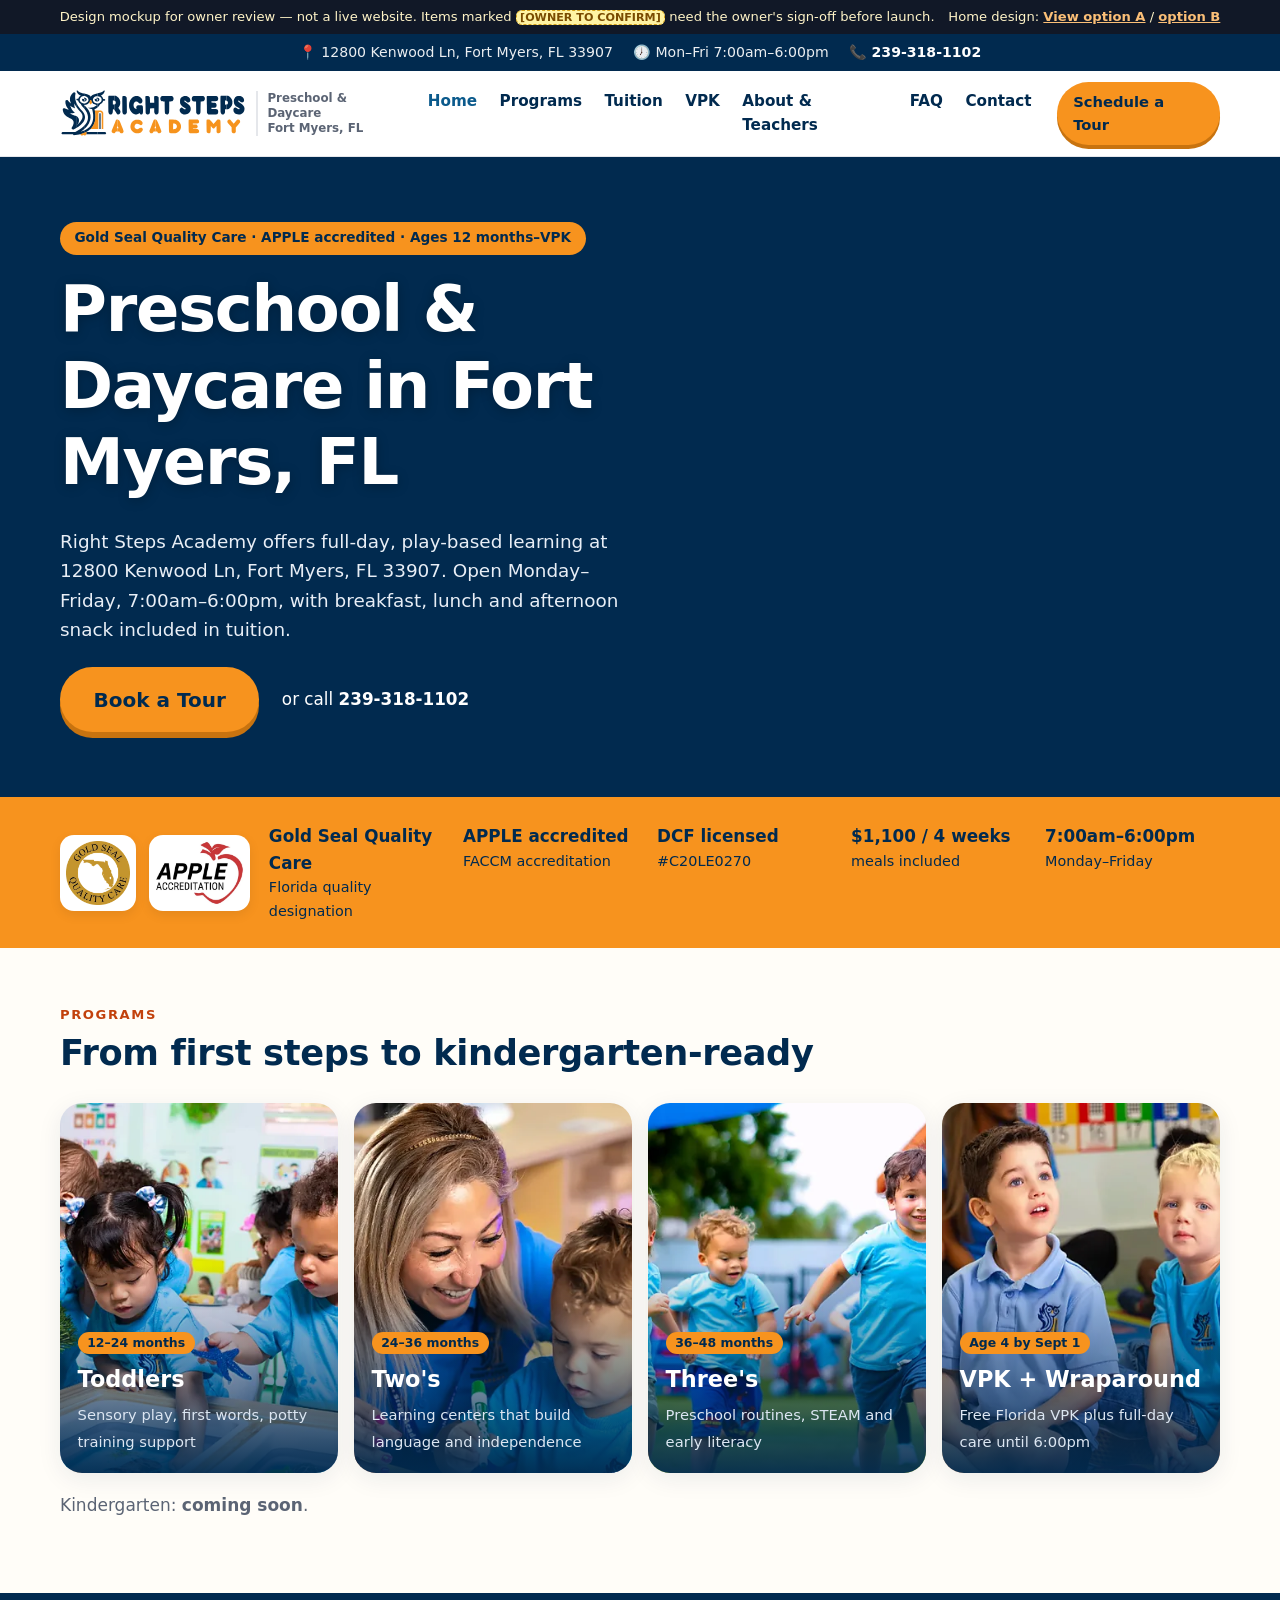
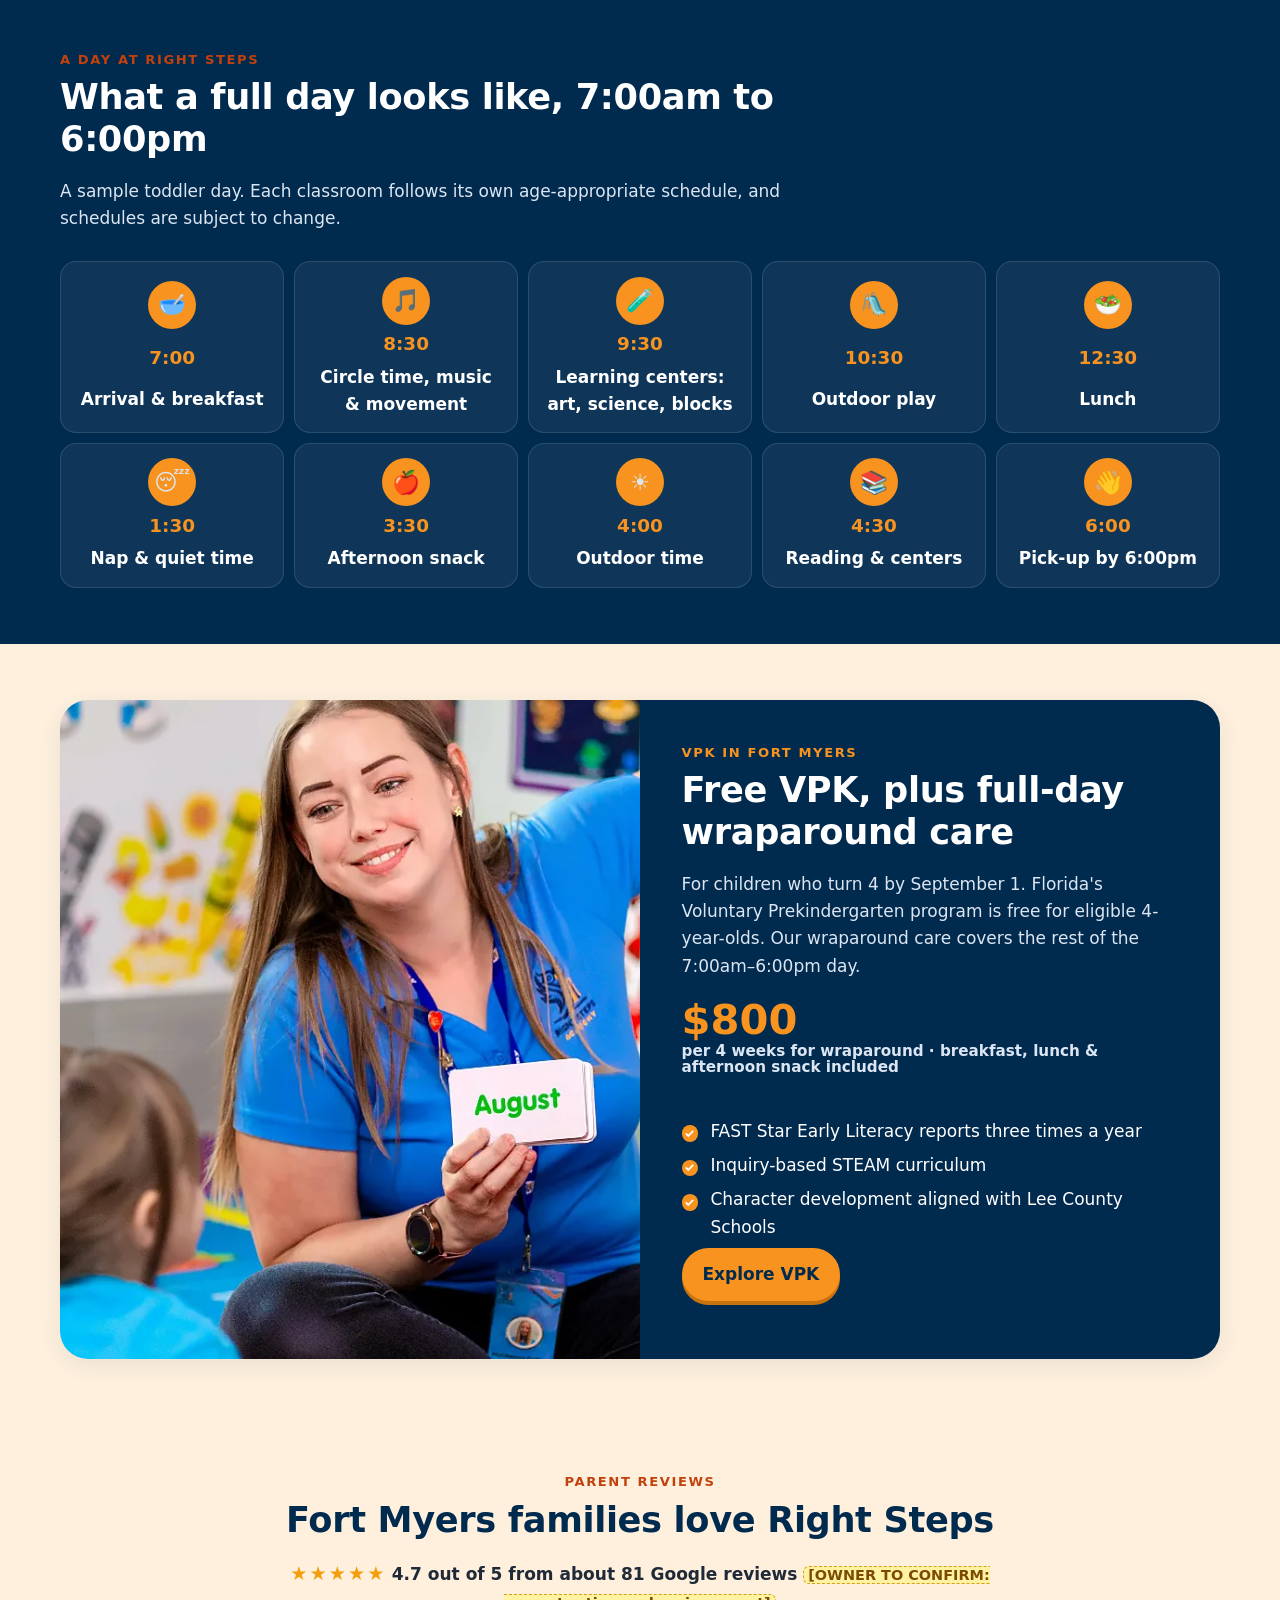
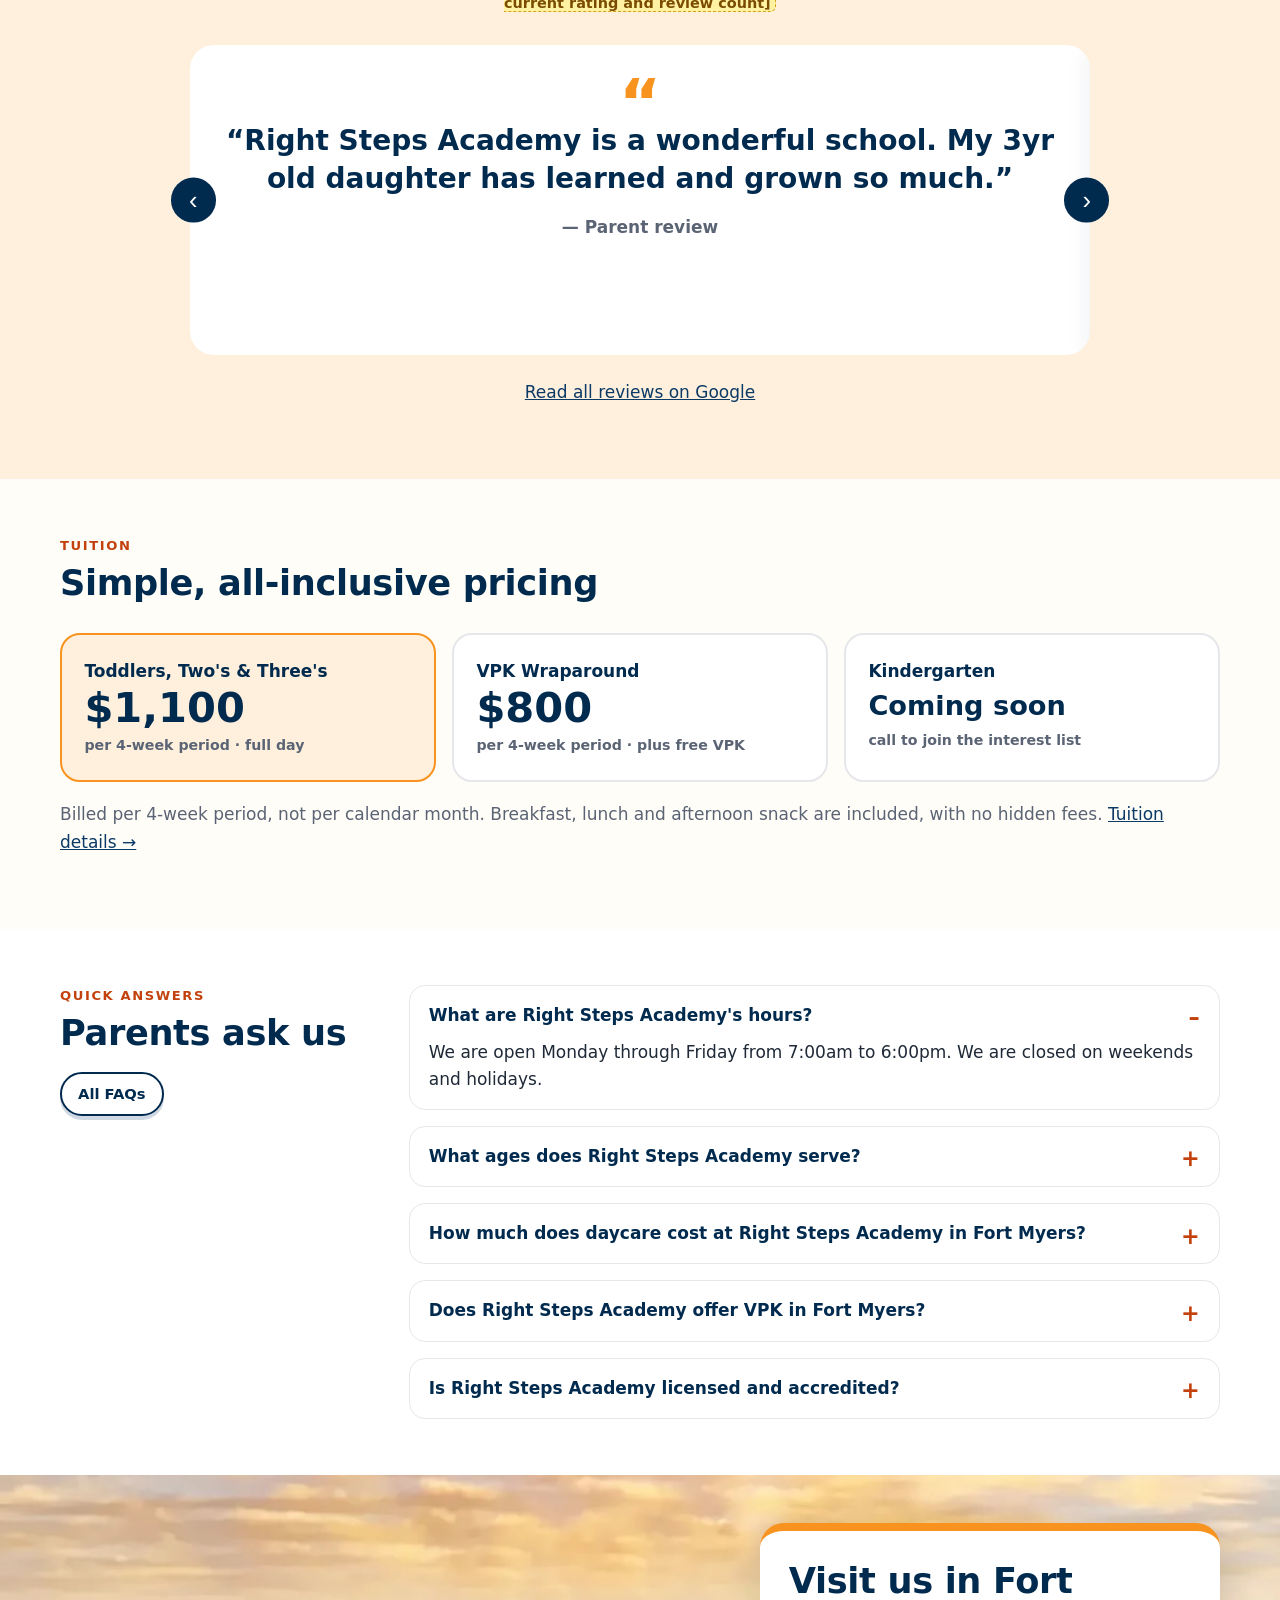
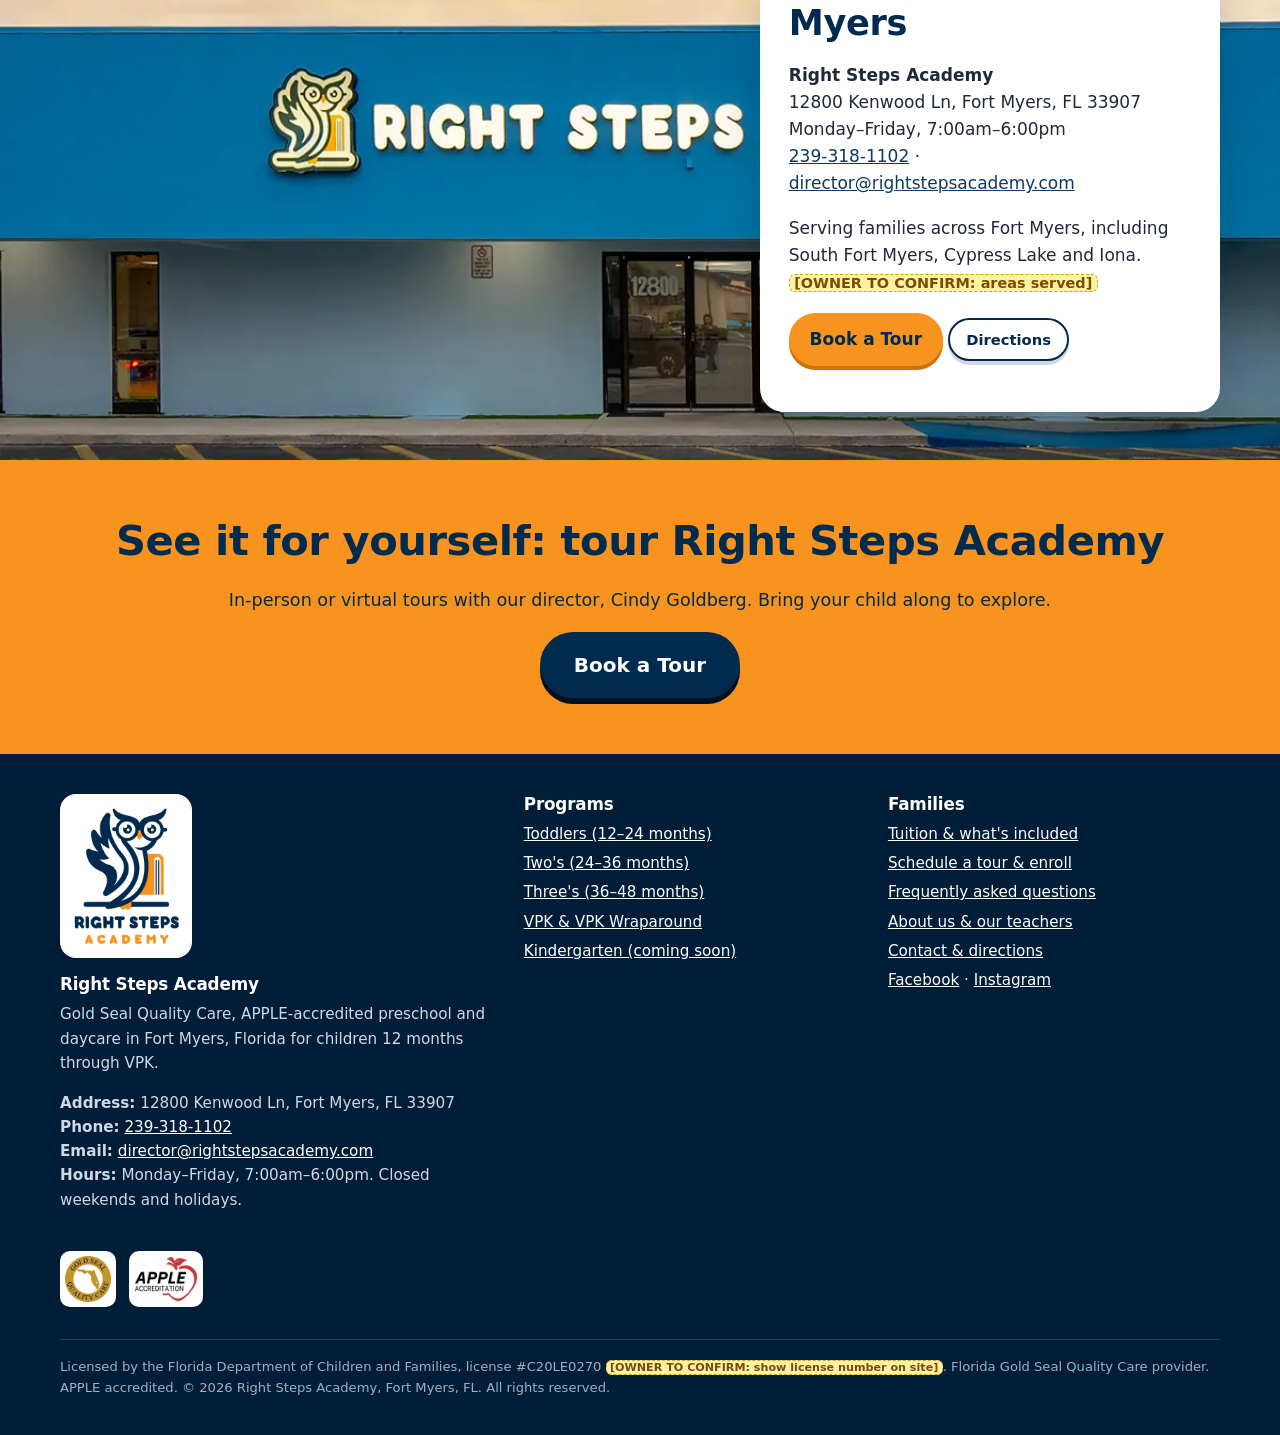
==== index-b.html @ 5e00772a "Add the Right Steps Academy static preview site. Extract the finished HTML/CSS/JS mockup at the repo" ====
<!doctype html>
<html lang="en">
<head>
<meta charset="utf-8">
<meta name="viewport" content="width=device-width, initial-scale=1">
<title>Right Steps Academy | Preschool &amp; Daycare in Fort Myers, FL</title>
<meta name="description" content="Gold Seal, APPLE-accredited preschool &amp; daycare in Fort Myers, FL for ages 12 months–VPK. Open 7am–6pm. $1,100 per 4 weeks, meals included. Book a tour.">
<!-- MOCKUP: remove the noindex line below before launch -->
<meta name="robots" content="noindex, nofollow">
<link rel="canonical" href="https://rightstepsacademy.com/">
<meta property="og:type" content="website">
<meta property="og:site_name" content="Right Steps Academy">
<meta property="og:title" content="Right Steps Academy | Preschool &amp; Daycare in Fort Myers, FL">
<meta property="og:description" content="Gold Seal, APPLE-accredited preschool &amp; daycare in Fort Myers, FL for ages 12 months–VPK. Open 7am–6pm. $1,100 per 4 weeks, meals included. Book a tour.">
<meta property="og:url" content="https://rightstepsacademy.com/">
<meta name="geo.region" content="US-FL">
<meta name="geo.placename" content="Fort Myers">
<meta name="geo.position" content="26.554355;-81.87447">
<link rel="icon" href="assets/brand/favicon-32.png" sizes="32x32" type="image/png">
<link rel="icon" href="assets/brand/icon-192.png" sizes="192x192" type="image/png">
<link rel="apple-touch-icon" href="assets/brand/apple-touch-icon.png">
<meta name="theme-color" content="#012A4F">
<link rel="stylesheet" href="assets/style.css">
<link rel="stylesheet" href="assets/style-b.css">
<script type="application/ld+json">
{
 "@context": "https://schema.org",
 "@type": [
  "ChildCare",
  "Preschool"
 ],
 "@id": "https://rightstepsacademy.com/#school",
 "name": "Right Steps Academy",
 "url": "https://rightstepsacademy.com/",
 "logo": "https://rightstepsacademy.com/assets/brand/rsa-logo-stacked.png",
 "image": "https://rightstepsacademy.com/assets/photos/building-exterior-kenwood-ln.webp",
 "description": "Licensed, Gold Seal Quality Care and APPLE-accredited preschool and daycare in Fort Myers, Florida for children 12 months through VPK. Full-day care Monday–Friday 7:00am–6:00pm with breakfast, lunch and afternoon snack included in tuition.",
 "award": [
  "Florida Gold Seal Quality Care provider",
  "APPLE Accreditation (Accredited Professional Preschool Learning Environment)"
 ],
 "hasCredential": [
  {
   "@type": "EducationalOccupationalCredential",
   "name": "Gold Seal Quality Care",
   "credentialCategory": "Quality designation",
   "recognizedBy": {
    "@type": "GovernmentOrganization",
    "name": "Florida Department of Education, Division of Early Learning"
   }
  },
  {
   "@type": "EducationalOccupationalCredential",
   "name": "APPLE Accreditation (Accredited Professional Preschool Learning Environment)",
   "credentialCategory": "Accreditation",
   "recognizedBy": {
    "@type": "Organization",
    "name": "Florida Association for Child Care Management (FACCM)",
    "url": "https://www.faccm.org/"
   }
  }
 ],
 "telephone": "+1-239-318-1102",
 "email": "director@rightstepsacademy.com",
 "address": {
  "@type": "PostalAddress",
  "streetAddress": "12800 Kenwood Ln",
  "addressLocality": "Fort Myers",
  "addressRegion": "FL",
  "postalCode": "33907",
  "addressCountry": "US"
 },
 "geo": {
  "@type": "GeoCoordinates",
  "latitude": 26.554355,
  "longitude": -81.87447
 },
 "hasMap": "https://www.google.com/maps/search/?api=1&query=Right+Steps+Academy+12800+Kenwood+Ln+Fort+Myers+FL+33907",
 "openingHoursSpecification": [
  {
   "@type": "OpeningHoursSpecification",
   "dayOfWeek": [
    "Monday",
    "Tuesday",
    "Wednesday",
    "Thursday",
    "Friday"
   ],
   "opens": "07:00",
   "closes": "18:00"
  }
 ],
 "priceRange": "$800–$1,100 per 4 weeks",
 "currenciesAccepted": "USD",
 "areaServed": [
  {
   "@type": "City",
   "name": "Fort Myers, FL"
  },
  {
   "@type": "AdministrativeArea",
   "name": "Lee County, FL"
  }
 ],
 "sameAs": [
  "https://www.facebook.com/people/Right-Steps-Academy/61551797728011/",
  "https://www.instagram.com/right_steps_academy/"
 ],
 "makesOffer": [
  {
   "@type": "Offer",
   "name": "Toddlers (12–24 months)",
   "price": "1100",
   "priceCurrency": "USD",
   "description": "Full-day toddler program, 7:00am–6:00pm, breakfast, lunch and afternoon snack included. Price per 4-week period.",
   "url": "https://rightstepsacademy.com/programs/#toddlers"
  },
  {
   "@type": "Offer",
   "name": "Two's (24–36 months)",
   "price": "1100",
   "priceCurrency": "USD",
   "description": "Full-day program for two-year-olds, 7:00am–6:00pm, breakfast, lunch and afternoon snack included. Price per 4-week period.",
   "url": "https://rightstepsacademy.com/programs/#twos"
  },
  {
   "@type": "Offer",
   "name": "Three's (36–48 months)",
   "price": "1100",
   "priceCurrency": "USD",
   "description": "Full-day preschool for three-year-olds, 7:00am–6:00pm, breakfast, lunch and afternoon snack included. Price per 4-week period.",
   "url": "https://rightstepsacademy.com/programs/#threes"
  },
  {
   "@type": "Offer",
   "name": "VPK Wraparound (age 4 by September 1)",
   "price": "800",
   "priceCurrency": "USD",
   "description": "Wraparound care around Florida's free VPK program, 7:00am–6:00pm, breakfast, lunch and afternoon snack included. Price per 4-week period.",
   "url": "https://rightstepsacademy.com/vpk/"
  }
 ]
}
</script>
<script type="application/ld+json">
{
 "@context": "https://schema.org",
 "@type": "WebSite",
 "name": "Right Steps Academy",
 "url": "https://rightstepsacademy.com/"
}
</script>
</head>
<body class="option-b">
<a class="skip" href="#main">Skip to content</a>
<div class="mock-banner" role="note">Design mockup for owner review — not a live website. Items marked <span class="otc">[OWNER TO CONFIRM]</span> need the owner's sign-off before launch. <span class="switch">Home design: <a href="index.html">View option A</a> / <a href="index-b.html">option B</a></span></div>
<div class="topbar"><div class="wrap">
<span>📍 12800 Kenwood Ln, Fort Myers, FL 33907</span><span>🕖 Mon–Fri 7:00am–6:00pm</span><a href="tel:+12393181102">📞 239-318-1102</a>
</div></div>
<header class="site-header"><div class="wrap">
<a class="brand" href="index.html"><img src="assets/brand/rsa-logo-horizontal.svg" alt="Right Steps Academy home" width="186" height="48"><small>Preschool &amp; Daycare<br>Fort Myers, FL</small></a>
<button class="nav-toggle" aria-expanded="false" aria-controls="main-nav">Menu</button>
<nav id="main-nav" class="main-nav" aria-label="Main"><ul><li><a href="index.html" aria-current="page">Home</a></li><li><a href="programs.html">Programs</a></li><li><a href="tuition.html">Tuition</a></li><li><a href="vpk.html">VPK</a></li><li><a href="about.html">About & Teachers</a></li><li><a href="faq.html">FAQ</a></li><li><a href="contact.html">Contact</a></li><li class="mobile-only"><a href="enroll.html">Schedule a Tour</a></li></ul></nav>
<a class="btn small header-cta" href="enroll.html">Schedule a Tour</a>
</div></header>
<main id="main">
<section class="b-hero">
<picture>
<source media="(max-width: 699px)" srcset="assets/photos/home-b-hero-mobile.webp" width="675" height="675">
<img class="b-hero-img" src="assets/photos/home-b-hero-playground-uniforms.webp" alt="Preschoolers in Right Steps Academy owl uniform shirts on the playground in Fort Myers, FL" width="1900" height="710" fetchpriority="high" decoding="async">
</picture>
<div class="b-hero-overlay"><div class="wrap">
<p class="b-kicker">Gold Seal Quality Care · APPLE accredited · Ages 12 months–VPK</p>
<h1>Preschool &amp; Daycare in Fort Myers, FL</h1>
<p class="b-sub">Right Steps Academy offers full-day, play-based learning at 12800 Kenwood Ln, Fort Myers, FL 33907. Open Monday–Friday, 7:00am–6:00pm, with breakfast, lunch and afternoon snack included in tuition.</p>
<div class="b-ctas"><a class="btn btn-xl" href="enroll.html">Book a Tour</a><a class="b-call" href="tel:+12393181102">or call <strong>239-318-1102</strong></a></div>
</div></div>
</section>

<section class="b-accred" aria-label="Accreditation, licensing and quick facts"><div class="wrap b-accred-row">
<div class="b-badges"><img src="assets/accreditation/gold-seal-quality-care.webp" alt="Florida Gold Seal Quality Care logo" width="96" height="96" loading="lazy"><img src="assets/accreditation/apple-accreditation.webp" alt="APPLE Accreditation logo" width="134" height="96" loading="lazy"></div>
<ul class="b-facts">
<li><b>Gold Seal Quality Care</b>Florida quality designation</li>
<li><b>APPLE accredited</b>FACCM accreditation</li>
<li><b>DCF licensed</b>#C20LE0270</li>
<li><b>$1,100 / 4 weeks</b>meals included</li>
<li><b>7:00am–6:00pm</b>Monday–Friday</li>
</ul>
</div></section>

<section><div class="wrap">
<div class="b-head"><p class="b-eyebrow">Programs</p><h2>From first steps to kindergarten-ready</h2></div>
<div class="b-tiles">
<a class="b-tile" href="programs.html#toddlers"><img src="assets/photos/toddlers-sensory-table.webp" alt="Toddlers exploring a water sensory table at Right Steps Academy in Fort Myers" width="600" height="450" loading="lazy" decoding="async"><span class="b-tile-txt"><em>12–24 months</em><strong>Toddlers</strong><span>Sensory play, first words, potty training support</span></span></a>
<a class="b-tile" href="programs.html#twos"><img src="assets/photos/twos-teacher-small-group.webp" alt="Teacher working one-on-one with a child on early writing skills" width="600" height="450" loading="lazy" decoding="async"><span class="b-tile-txt"><em>24–36 months</em><strong>Two's</strong><span>Learning centers that build language and independence</span></span></a>
<a class="b-tile" href="programs.html#threes"><img src="assets/photos/threes-outdoor-play.webp" alt="Three preschoolers in Right Steps Academy shirts running on the playground lawn" width="600" height="450" loading="lazy" decoding="async"><span class="b-tile-txt"><em>36–48 months</em><strong>Three's</strong><span>Preschool routines, STEAM and early literacy</span></span></a>
<a class="b-tile" href="vpk.html"><img src="assets/photos/vpk-circle-time.webp" alt="VPK students in Right Steps Academy uniforms sitting on the rug at circle time" width="600" height="450" loading="lazy" decoding="async"><span class="b-tile-txt"><em>Age 4 by Sept 1</em><strong>VPK + Wraparound</strong><span>Free Florida VPK plus full-day care until 6:00pm</span></span></a>
</div>
<p class="b-note">Kindergarten: <strong>coming soon</strong>.</p>
</div></section>

<section class="b-day-sec"><div class="wrap">
<div class="b-head"><p class="b-eyebrow">A day at Right Steps</p><h2>What a full day looks like, 7:00am to 6:00pm</h2>
<p>A sample toddler day. Each classroom follows its own age-appropriate schedule, and schedules are subject to change.</p></div>
<ol class="b-day"><li><span class="b-ico" aria-hidden="true">🥣</span><b>7:00</b><span>Arrival &amp; breakfast</span></li><li><span class="b-ico" aria-hidden="true">🎵</span><b>8:30</b><span>Circle time, music &amp; movement</span></li><li><span class="b-ico" aria-hidden="true">🧪</span><b>9:30</b><span>Learning centers: art, science, blocks</span></li><li><span class="b-ico" aria-hidden="true">🛝</span><b>10:30</b><span>Outdoor play</span></li><li><span class="b-ico" aria-hidden="true">🥗</span><b>12:30</b><span>Lunch</span></li><li><span class="b-ico" aria-hidden="true">😴</span><b>1:30</b><span>Nap &amp; quiet time</span></li><li><span class="b-ico" aria-hidden="true">🍎</span><b>3:30</b><span>Afternoon snack</span></li><li><span class="b-ico" aria-hidden="true">☀️</span><b>4:00</b><span>Outdoor time</span></li><li><span class="b-ico" aria-hidden="true">📚</span><b>4:30</b><span>Reading &amp; centers</span></li><li><span class="b-ico" aria-hidden="true">👋</span><b>6:00</b><span>Pick-up by 6:00pm</span></li></ol>
</div></section>

<section class="b-vpk"><div class="wrap b-vpk-grid">
<div class="b-vpk-photo"><img class="photo" src="assets/photos/vpk-classroom.webp" alt="VPK teacher holding up a calendar word card during a lesson in Fort Myers" width="1136" height="710" loading="lazy" decoding="async"></div>
<div class="b-vpk-panel">
<p class="b-eyebrow light">VPK in Fort Myers</p>
<h2>Free VPK, plus full-day wraparound care</h2>
<p>For children who turn 4 by September 1. Florida's Voluntary Prekindergarten program is free for eligible 4-year-olds. Our wraparound care covers the rest of the 7:00am–6:00pm day.</p>
<p class="b-price">$800 <small>per 4 weeks for wraparound · breakfast, lunch &amp; afternoon snack included</small></p>
<ul class="checks light"><li>FAST Star Early Literacy reports three times a year</li><li>Inquiry-based STEAM curriculum</li><li>Character development aligned with Lee County Schools</li></ul>
<p><a class="btn" href="vpk.html">Explore VPK</a></p>
</div>
</div></section>

<section class="b-reviews"><div class="wrap">
<div class="b-head center"><p class="b-eyebrow">Parent reviews</p><h2>Fort Myers families love Right Steps</h2>
<p><span class="stars" aria-hidden="true">★★★★★</span> <strong>4.7 out of 5 from about 81 Google reviews</strong> <mark class="otc">[OWNER TO CONFIRM: current rating and review count]</mark></p></div>
<div class="b-carousel" aria-roledescription="carousel" aria-label="Parent reviews">
<button class="b-prev" type="button" aria-label="Previous review">‹</button>
<div class="b-track" tabindex="0"><figure class="b-slide"><blockquote>“Right Steps Academy is a wonderful school. My 3yr old daughter has learned and grown so much.”</blockquote><figcaption>— Parent review</figcaption></figure><figure class="b-slide"><blockquote>“We love Right Steps Academy! It's a safe and welcoming environment.”</blockquote><figcaption>— Parent review</figcaption></figure><figure class="b-slide"><blockquote>“Such an amazing school! We love all the teachers and staff. My 2 &amp; 4 year old have been here for a year and never had any issues! Highly recommend them”</blockquote><figcaption>— Parent review</figcaption></figure></div>
<button class="b-next" type="button" aria-label="Next review">›</button>
</div>
<p class="center mt"><a href="https://www.google.com/maps/search/?api=1&query=Right+Steps+Academy+12800+Kenwood+Ln+Fort+Myers+FL+33907" rel="noopener">Read all reviews on Google</a></p>
</div></section>

<section><div class="wrap">
<div class="b-head"><p class="b-eyebrow">Tuition</p><h2>Simple, all-inclusive pricing</h2></div>
<div class="b-prices">
<div><span>Toddlers, Two's &amp; Three's</span><b>$1,100</b><small>per 4-week period · full day</small></div>
<div><span>VPK Wraparound</span><b>$800</b><small>per 4-week period · plus free VPK</small></div>
<div><span>Kindergarten</span><b class="soon">Coming soon</b><small>call to join the interest list</small></div>
</div>
<p class="b-note">Billed per 4-week period, not per calendar month. Breakfast, lunch and afternoon snack are included, with no hidden fees. <a href="tuition.html">Tuition details →</a></p>
</div></section>

<section class="alt-bg"><div class="wrap b-faq-grid">
<div><p class="b-eyebrow">Quick answers</p><h2>Parents ask us</h2><p><a class="btn alt small" href="faq.html">All FAQs</a></p></div>
<div class="faq-list">
<details class="b-q" open><summary>What are Right Steps Academy's hours?</summary><p>We are open Monday through Friday from 7:00am to 6:00pm. We are closed on weekends and holidays.</p></details><details class="b-q"><summary>What ages does Right Steps Academy serve?</summary><p>We enroll children from 12 months old through VPK (children who are 4 years old by September 1). Our classrooms are Toddlers (12–24 months), Two's (24–36 months), Three's (36–48 months) and VPK. Kindergarten is coming soon.</p></details><details class="b-q"><summary>How much does daycare cost at Right Steps Academy in Fort Myers?</summary><p>Tuition for Toddlers, Two's and Three's is $1,100 per 4-week period. VPK Wraparound care for 4- and 5-year-olds is $800 per 4-week period. Tuition is billed in 4-week periods, not calendar months, and it includes breakfast, lunch and afternoon snack. There are no hidden fees. Registration/enrollment fee: <mark class="otc">[OWNER TO CONFIRM: fee amount, if any]</mark></p></details><details class="b-q"><summary>Does Right Steps Academy offer VPK in Fort Myers?</summary><p>Yes. Our VPK classroom is for children who turn 4 by September 1. Florida's Voluntary Prekindergarten (VPK) program is free for eligible 4-year-olds, and our VPK Wraparound care ($800 per 4 weeks) covers the rest of the 7:00am–6:00pm day, with breakfast, lunch and afternoon snack included.</p></details><details class="b-q"><summary>Is Right Steps Academy licensed and accredited?</summary><p>Yes. Right Steps Academy is a licensed child care facility in Florida (DCF license #C20LE0270), a Florida Gold Seal Quality Care provider, and APPLE accredited (Accredited Professional Preschool Learning Environment, from the Florida Association for Child Care Management). Gold Seal is Florida's designation for child care programs accredited by a state-approved accrediting agency.</p></details>
</div>
</div></section>

<section class="b-visit">
<img class="b-visit-img" src="assets/photos/building-exterior-kenwood-ln.webp" alt="Right Steps Academy building and storefront sign on Kenwood Ln in Fort Myers, FL" width="1200" height="675" loading="lazy" decoding="async">
<div class="wrap"><div class="b-visit-card">
<h2>Visit us in Fort Myers</h2>
<p><strong>Right Steps Academy</strong><br>12800 Kenwood Ln, Fort Myers, FL 33907<br>Monday–Friday, 7:00am–6:00pm<br><a href="tel:+12393181102">239-318-1102</a> · <a href="mailto:director@rightstepsacademy.com">director@rightstepsacademy.com</a></p>
<p>Serving families across Fort Myers, including South Fort Myers, Cypress Lake and Iona. <mark class="otc">[OWNER TO CONFIRM: areas served]</mark></p>
<p><a class="btn" href="enroll.html">Book a Tour</a> <a class="btn alt small" href="https://www.google.com/maps/search/?api=1&query=Right+Steps+Academy+12800+Kenwood+Ln+Fort+Myers+FL+33907" rel="noopener">Directions</a></p>
</div></div>
</section>

<section class="b-final"><div class="wrap center">
<h2>See it for yourself: tour Right Steps Academy</h2>
<p>In-person or virtual tours with our director, Cindy Goldberg. Bring your child along to explore.</p>
<a class="btn btn-xl navy" href="enroll.html">Book a Tour</a>
</div></section>
</main>
<footer class="site-footer"><div class="wrap">
<div class="grid">
<div>
<img class="footer-logo" src="assets/brand/rsa-logo-stacked.png" alt="Right Steps Academy owl logo" width="132" height="169" loading="lazy">
<h2>Right Steps Academy</h2>
<p>Gold Seal Quality Care, APPLE-accredited preschool and daycare in Fort Myers, Florida for children 12 months through VPK.</p>
<p><strong>Address:</strong> 12800 Kenwood Ln, Fort Myers, FL 33907<br>
<strong>Phone:</strong> <a href="tel:+12393181102">239-318-1102</a><br>
<strong>Email:</strong> <a href="mailto:director@rightstepsacademy.com">director@rightstepsacademy.com</a><br>
<strong>Hours:</strong> Monday–Friday, 7:00am–6:00pm. Closed weekends and holidays.</p>
</div>
<div><h2>Programs</h2><ul>
<li><a href="programs.html#toddlers">Toddlers (12–24 months)</a></li>
<li><a href="programs.html#twos">Two's (24–36 months)</a></li>
<li><a href="programs.html#threes">Three's (36–48 months)</a></li>
<li><a href="vpk.html">VPK &amp; VPK Wraparound</a></li>
<li><a href="programs.html#kindergarten">Kindergarten (coming soon)</a></li>
</ul></div>
<div><h2>Families</h2><ul>
<li><a href="tuition.html">Tuition &amp; what's included</a></li>
<li><a href="enroll.html">Schedule a tour &amp; enroll</a></li>
<li><a href="faq.html">Frequently asked questions</a></li>
<li><a href="about.html">About us &amp; our teachers</a></li>
<li><a href="contact.html">Contact &amp; directions</a></li>
<li><a href="https://www.facebook.com/people/Right-Steps-Academy/61551797728011/" rel="noopener">Facebook</a> · <a href="https://www.instagram.com/right_steps_academy/" rel="noopener">Instagram</a></li>
</ul></div>
</div>
<div class="footer-badges"><img src="assets/accreditation/gold-seal-quality-care.webp" alt="Florida Gold Seal Quality Care logo" width="64" height="64" loading="lazy"><img src="assets/accreditation/apple-accreditation.webp" alt="APPLE Accreditation logo" width="89" height="64" loading="lazy"></div>
<p class="legal">Licensed by the Florida Department of Children and Families, license #C20LE0270 <mark class="otc">[OWNER TO CONFIRM: show license number on site]</mark>. Florida Gold Seal Quality Care provider. APPLE accredited. © 2026 Right Steps Academy, Fort Myers, FL. All rights reserved.</p>
</div></footer>
<div class="sticky-call"><a class="c1" href="tel:+12393181102">Call 239-318-1102</a><a class="c2" href="enroll.html">Book a Tour</a></div>
<script src="assets/main.js" defer></script>
</body></html>
---- assets/style.css ----
/* Right Steps Academy — mock site styles (mobile-first, no external fonts) */
:root{
  --navy:#012A4F; --navy-2:#0B3A66; --sun:#F7931E; --sun-soft:#FEF0DD;
  --teal:#0B5A8C; --teal-soft:#E5EEF7; --coral:#F7931E; --coral-soft:#FEF0DD;
  --sky:#EEF3F9; --ink:#1f2937; --muted:#5b6474; --line:#e5e7eb; --bg:#fffdf8;
  --radius:18px; --shadow:0 6px 24px rgba(1,42,79,.08);
  --font: ui-rounded, "SF Pro Rounded", "Nunito", "Segoe UI", system-ui, -apple-system, Roboto, Arial, sans-serif;
}
*{box-sizing:border-box}
html{scroll-behavior:smooth}
body{margin:0;font-family:var(--font);color:var(--ink);background:var(--bg);line-height:1.6;font-size:17px}
img,svg{max-width:100%;display:block}
a{color:var(--navy-2)}
a:hover{color:var(--teal)}
h1,h2,h3{color:var(--navy);line-height:1.2;margin:0 0 .5em}
h1{font-size:clamp(2rem,6vw,3.2rem);letter-spacing:-.02em}
h2{font-size:clamp(1.5rem,4vw,2.2rem);letter-spacing:-.01em}
h3{font-size:1.2rem}
p{margin:0 0 1em}
.wrap{width:min(1160px,92%);margin-inline:auto}
.skip{position:absolute;left:-999px}.skip:focus{left:1rem;top:1rem;background:#fff;padding:.5rem 1rem;z-index:99}

/* mock banner + OTC markers */
.mock-banner{background:#111827;color:#fef3c7;font-size:.82rem;text-align:center;padding:.4rem 1rem}
.otc{background:#fff3a3;color:#7a4b00;border:1px dashed #d4a017;border-radius:6px;padding:0 .3em;font-weight:700;font-size:.85em;white-space:normal}

/* top bar */
.topbar{background:var(--navy);color:#fff;font-size:.88rem}
.topbar .wrap{display:flex;flex-wrap:wrap;gap:.25rem 1.25rem;justify-content:center;padding:.45rem 0}
.topbar a{color:#fff;text-decoration:none;font-weight:700}
.topbar span{opacity:.92}

/* header */
.site-header{background:#fff;border-bottom:1px solid var(--line);position:sticky;top:0;z-index:20}
.site-header .wrap{display:flex;align-items:center;justify-content:space-between;gap:1rem;padding:.7rem 0}
.brand{display:flex;align-items:center;gap:.6rem;text-decoration:none;color:var(--navy)}
.brand img{height:48px;width:auto}
.brand small{display:none;color:var(--muted);font-size:.74rem;font-weight:700;line-height:1.25;border-left:2px solid var(--line);padding-left:.6rem}
@media (min-width:1100px){.brand small{display:block}}
.nav-toggle{background:var(--sky);border:0;border-radius:12px;padding:.55rem .8rem;font:inherit;font-weight:700;color:var(--navy);cursor:pointer}
.main-nav{display:none;position:absolute;left:0;right:0;top:100%;background:#fff;border-bottom:1px solid var(--line);box-shadow:var(--shadow)}
.main-nav.open{display:block}
.main-nav ul{list-style:none;margin:0;padding:.5rem 4%}
.main-nav a{display:block;padding:.65rem .25rem;text-decoration:none;font-weight:700;color:var(--navy);border-bottom:1px solid var(--line)}
.main-nav a[aria-current="page"]{color:var(--teal)}
.btn{display:inline-block;background:var(--coral);color:var(--navy);text-decoration:none;font-weight:800;padding:.8rem 1.3rem;border-radius:999px;border:0;cursor:pointer;font:inherit;font-weight:800;box-shadow:0 4px 0 #C8730F}
.btn:hover{color:var(--navy);filter:brightness(1.06)}
.btn.alt{background:#fff;color:var(--navy);box-shadow:0 4px 0 #cfd8e3;border:2px solid var(--navy)}
.btn.small{padding:.5rem 1rem;font-size:.92rem}
.header-cta{display:none}
@media (min-width:980px){
  .nav-toggle{display:none}
  .main-nav{display:block;position:static;box-shadow:none;border:0}
  .main-nav ul{display:flex;gap:.2rem;padding:0}
  .main-nav a{border:0;padding:.4rem .6rem;border-radius:10px;font-size:.95rem}
  .main-nav a:hover{background:var(--sky)}
  .header-cta{display:inline-block}
}

/* hero */
.hero{background:radial-gradient(circle at 88% 18%,var(--sun-soft) 0 20%,transparent 21%),linear-gradient(180deg,#fff 0%,var(--sky) 100%);padding:2.5rem 0 3rem}
.hero .wrap{display:grid;gap:2rem;align-items:center}
.eyebrow{display:inline-block;background:var(--sun-soft);color:#8A4B00;font-weight:800;font-size:.85rem;padding:.3rem .8rem;border-radius:999px;margin-bottom:.8rem}
.lead{font-size:1.15rem;color:#374151}
.hero-ctas{display:flex;flex-wrap:wrap;gap:.8rem;margin:1.2rem 0}
.nap{background:#fff;border-radius:var(--radius);box-shadow:var(--shadow);padding:1rem 1.2rem;font-size:.95rem}
.nap p{margin:.15rem 0}
@media (min-width:900px){.hero .wrap{grid-template-columns:1.15fr .85fr}}

/* placeholder art (no photos of real people) */
.ph{position:relative;border-radius:28px;min-height:260px;overflow:hidden;display:flex;align-items:flex-end;padding:1rem;color:var(--navy);font-weight:800;font-size:.85rem}
.ph::after{content:attr(data-label);background:rgba(255,255,255,.88);border-radius:999px;padding:.3rem .8rem}
.ph.a{background:radial-gradient(circle at 25% 30%,#ffd166 0 16%,transparent 17%),radial-gradient(circle at 70% 60%,#83c5be 0 22%,transparent 23%),radial-gradient(circle at 40% 85%,#f4a261 0 12%,transparent 13%),linear-gradient(135deg,#e8f1fb,#fde9e3)}
.ph.b{background:radial-gradient(circle at 70% 25%,#a8dadc 0 18%,transparent 19%),radial-gradient(circle at 30% 70%,#ffc947 0 20%,transparent 21%),linear-gradient(135deg,#fff4d6,#e3f4f1)}
.ph.c{background:radial-gradient(circle at 50% 40%,#f4a261 0 18%,transparent 19%),radial-gradient(circle at 20% 80%,#2a9d8f55 0 20%,transparent 21%),linear-gradient(135deg,#fde9e3,#e8f1fb)}
.ph.small{min-height:150px;border-radius:18px}

/* sections */
section{padding:3rem 0}
.alt-bg{background:#fff}
.sky-bg{background:var(--sky)}
.section-head{max-width:760px;margin-bottom:1.6rem}
.grid{display:grid;gap:1.2rem}
@media (min-width:640px){.g2{grid-template-columns:repeat(2,1fr)}.g3{grid-template-columns:repeat(2,1fr)}.g4{grid-template-columns:repeat(2,1fr)}}
@media (min-width:980px){.g3{grid-template-columns:repeat(3,1fr)}.g4{grid-template-columns:repeat(4,1fr)}}
.card{background:#fff;border:1px solid var(--line);border-radius:var(--radius);padding:1.3rem;box-shadow:var(--shadow)}
.card h3{margin-bottom:.3rem}
.age{display:inline-block;font-weight:800;font-size:.82rem;padding:.2rem .65rem;border-radius:999px;margin-bottom:.6rem}
.t1 .age{background:var(--sun-soft);color:#8A4B00}.t2 .age{background:var(--teal-soft);color:var(--navy)}
.t3 .age{background:var(--sun-soft);color:#8A4B00}.t4 .age{background:var(--sky);color:var(--navy)}
.t5 .age{background:#eee;color:#555}
.card .more{font-weight:800;text-decoration:none}

/* fact strip */
.facts{display:grid;gap:.8rem;grid-template-columns:repeat(2,1fr);margin-top:-1.6rem;position:relative}
.fact{background:#fff;border-radius:16px;padding:.9rem 1rem;box-shadow:var(--shadow);border:1px solid var(--line)}
.fact b{display:block;color:var(--navy);font-size:1.05rem}
.fact span{color:var(--muted);font-size:.88rem}
@media (min-width:900px){.facts{grid-template-columns:repeat(5,1fr)}}

/* lists */
.checks{list-style:none;padding:0;margin:0}
.checks li{padding-left:1.8rem;position:relative;margin:.45rem 0}
.checks li::before{content:"";position:absolute;left:0;top:.45em;width:1.05rem;height:1.05rem;border-radius:50%;background:var(--teal) url("data:image/svg+xml,%3Csvg xmlns='http://www.w3.org/2000/svg' viewBox='0 0 16 16'%3E%3Cpath d='M4 8.5l2.5 2.5L12 5.5' stroke='white' stroke-width='2.2' fill='none' stroke-linecap='round'/%3E%3C/svg%3E") center/80% no-repeat}

/* pricing */
.price{font-size:2.4rem;font-weight:900;color:var(--navy);line-height:1}
.price small{font-size:1rem;color:var(--muted);font-weight:700}
.price-card.featured{border:3px solid var(--sun)}
table{width:100%;border-collapse:collapse;background:#fff;border-radius:var(--radius);overflow:hidden;box-shadow:var(--shadow);font-size:.96rem}
th,td{padding:.75rem .9rem;text-align:left;border-bottom:1px solid var(--line);vertical-align:top}
th{background:var(--navy);color:#fff}
tr:nth-child(even) td{background:#fafbfd}
.table-scroll{overflow-x:auto}

/* reviews */
.quote{background:#fff;border-radius:var(--radius);padding:1.3rem;border-left:6px solid var(--sun);box-shadow:var(--shadow);margin:0}
.quote p{font-size:1.05rem}
.quote footer{color:var(--muted);font-weight:700;font-size:.9rem}
.stars{color:#f59e0b;letter-spacing:2px;font-size:1.2rem}

/* faq */
.faq-list{display:grid;gap:1rem}
.faq-item{background:#fff;border:1px solid var(--line);border-radius:16px;padding:1.1rem 1.2rem}
.faq-item h3{font-size:1.08rem;margin-bottom:.35rem}
.faq-item p{margin:0}
.faq-item.optional{border:2px dashed #d4a017;background:#fffbea}

/* timeline */
.timeline{list-style:none;padding:0;margin:0;border-left:4px solid var(--sun);}
.timeline li{padding:.35rem 0 .35rem 1.1rem;position:relative}
.timeline li::before{content:"";position:absolute;left:-10px;top:.75rem;width:16px;height:16px;border-radius:50%;background:#fff;border:4px solid var(--teal)}
.timeline b{color:var(--navy);display:inline-block;min-width:8.5rem}

/* steps */
.steps{counter-reset:s;list-style:none;padding:0;display:grid;gap:1rem}
.steps li{counter-increment:s;background:#fff;border-radius:16px;padding:1rem 1rem 1rem 3.6rem;position:relative;border:1px solid var(--line)}
.steps li::before{content:counter(s);position:absolute;left:1rem;top:1rem;width:1.9rem;height:1.9rem;border-radius:50%;background:var(--coral);color:var(--navy);font-weight:900;display:grid;place-items:center}

/* form */
form .row{display:grid;gap:1rem}
@media (min-width:700px){form .row.two{grid-template-columns:1fr 1fr}}
label{font-weight:700;color:var(--navy);display:block;margin-bottom:.25rem;font-size:.95rem}
input,select,textarea{width:100%;font:inherit;padding:.7rem .8rem;border:2px solid #d6dde6;border-radius:12px;background:#fff}
input:focus,select:focus,textarea:focus{outline:3px solid var(--sun);border-color:var(--navy)}
.form-note{font-size:.88rem;color:var(--muted)}
.form-msg{display:none;background:var(--teal-soft);border-radius:12px;padding:1rem;font-weight:700;color:var(--navy);margin-top:1rem}
.form-msg.show{display:block}

/* breadcrumb + page hero */
.page-hero{background:linear-gradient(180deg,#fff,var(--sky));padding:2rem 0 2.2rem}
.crumbs{font-size:.85rem;color:var(--muted);margin-bottom:.6rem}
.crumbs a{color:var(--muted)}
.crumbs ol{list-style:none;padding:0;margin:0;display:flex;gap:.4rem;flex-wrap:wrap}
.crumbs li+li::before{content:"›";margin-right:.4rem}

/* cta band */
.cta-band{background:var(--navy);color:#fff;border-radius:28px;padding:2rem;display:grid;gap:1rem;align-items:center}
.cta-band h2{color:#fff}
.cta-band p{color:#dbe5f1}
@media (min-width:900px){.cta-band{grid-template-columns:1.4fr .6fr}}

/* map placeholder */
.map-ph{border-radius:var(--radius);min-height:240px;background:
 linear-gradient(90deg,transparent 48%,#fff 48% 52%,transparent 52%),linear-gradient(0deg,transparent 58%,#fff 58% 61%,transparent 61%),
 linear-gradient(35deg,transparent 70%,#ffffffaa 70% 72%,transparent 72%),#d9ead3;display:grid;place-items:center;position:relative;border:1px solid var(--line)}
.map-ph span{background:#fff;padding:.5rem .9rem;border-radius:999px;font-weight:800;color:var(--navy);box-shadow:var(--shadow)}

/* footer */
.site-footer{background:#011D38;color:#cfd9e6;margin-top:3rem;padding:2.5rem 0 1.5rem;font-size:.95rem}
.site-footer a{color:#fff}
.site-footer h2{color:#fff;font-size:1.05rem}
.site-footer .grid{gap:2rem}
@media (min-width:800px){.site-footer .grid{grid-template-columns:1.3fr 1fr 1fr}}
.site-footer ul{list-style:none;padding:0;margin:0}
.site-footer li{margin:.3rem 0}
.legal{border-top:1px solid #1C3D60;margin-top:2rem;padding-top:1rem;font-size:.82rem;color:#9fb0c6}
.sticky-call{position:fixed;bottom:0;left:0;right:0;display:flex;z-index:30;box-shadow:0 -4px 16px rgba(0,0,0,.12)}
.sticky-call a{flex:1;text-align:center;padding:.85rem;font-weight:800;text-decoration:none}
.sticky-call .c1{background:var(--navy);color:#fff}.sticky-call .c2{background:var(--coral);color:var(--navy)}
@media (min-width:980px){.sticky-call{display:none}}
@media (max-width:979px){body{padding-bottom:3.2rem}}
.muted{color:var(--muted)}
.center{text-align:center}
.mt{margin-top:1.5rem}
@media (min-width:980px){.main-nav .mobile-only{display:none}}

/* real photos */
.photo{width:100%;height:auto;border-radius:24px;box-shadow:var(--shadow);background:var(--sky);display:block}
.hero-photo{aspect-ratio:5/4;object-fit:cover;border-radius:28px}
.card-img{width:calc(100% + 2.6rem);max-width:none;height:auto;aspect-ratio:4/3;object-fit:cover;margin:-1.3rem -1.3rem 1rem;border-radius:var(--radius) var(--radius) 0 0;display:block}
.card{overflow:hidden}
section .checks + .photo{margin-top:1.4rem}
/* accreditation trust strip */
.trust{padding:1.6rem 0 0}
.trust-row{display:grid;gap:1rem;grid-template-columns:1fr}
.trust figure{margin:0;display:flex;align-items:center;gap:1rem;background:#fff;border:1px solid var(--line);border-radius:16px;padding:.8rem 1rem;box-shadow:var(--shadow)}
.trust img{height:64px;width:auto;flex:none}
.trust figcaption b{display:block;color:var(--navy)}
.trust figcaption span{color:var(--muted);font-size:.88rem}
.lic{flex:none;width:64px;height:64px;border-radius:50%;background:var(--navy);color:#fff;font-weight:900;display:grid;place-items:center;letter-spacing:.04em}
@media (min-width:800px){.trust-row{grid-template-columns:repeat(3,1fr)}}
.badge-row{display:flex;gap:1rem;align-items:center;margin:.4rem 0 1rem}
.badge-row img{height:80px;width:auto;background:#fff;border-radius:12px;padding:6px}
.footer-logo{width:132px;height:auto;background:#fff;border-radius:16px;padding:8px;margin-bottom:1rem}
.footer-badges{display:flex;gap:.8rem;align-items:center;margin-top:1.5rem}
.footer-badges img{height:56px;width:auto;background:#fff;border-radius:10px;padding:5px}

.mock-banner .switch{margin-left:.6rem;white-space:nowrap}
.mock-banner a{color:#FBBF77;font-weight:700}
---- assets/style-b.css ----
/* Option B home: full-bleed photo hero, bold orange, visual day timeline */
.option-b section{padding:3.5rem 0}
.b-hero{position:relative;padding:0!important;min-height:620px;display:flex;align-items:flex-end;overflow:hidden;background:var(--navy)}
.b-hero picture,.b-hero-img{position:absolute;inset:0;width:100%;height:100%}
.b-hero-img{object-fit:cover;object-position:60% 40%}
.b-hero-overlay{position:relative;width:100%;padding:17rem 0 2.5rem;background:linear-gradient(0deg,rgba(1,42,79,.95) 0%,rgba(1,42,79,.88) 55%,rgba(1,42,79,0) 80%)}
.b-hero h1{color:#fff;font-size:clamp(2.2rem,6.5vw,4rem);max-width:14ch;margin-bottom:.4em;text-shadow:0 2px 12px rgba(0,0,0,.25)}
.b-kicker{display:inline-block;background:var(--sun);color:var(--navy);font-weight:900;font-size:.85rem;padding:.35rem .9rem;border-radius:999px;margin-bottom:1rem}
.b-sub{color:#E8EEF6;font-size:1.15rem;max-width:44rem}
.b-ctas{display:flex;flex-wrap:wrap;gap:1rem 1.4rem;align-items:center;margin-top:1.4rem}
.btn-xl{font-size:1.25rem;padding:1.05rem 2.1rem;box-shadow:0 6px 0 #C8730F}
.btn.navy{background:var(--navy);color:#fff;box-shadow:0 6px 0 #000F1F}
.b-call{color:#fff;text-decoration:none;font-size:1.05rem}
.b-call:hover{color:var(--sun)}
@media (min-width:900px){.b-hero{min-height:640px;align-items:center}.b-hero-overlay{padding:4rem 0;background:linear-gradient(90deg,rgba(1,42,79,.94) 0%,rgba(1,42,79,.78) 42%,rgba(1,42,79,0) 72%)}.b-sub{max-width:36rem}}

.b-accred{background:var(--sun);padding:1.6rem 0!important}
.b-accred-row{display:grid;gap:1.2rem;align-items:center}
.b-badges{display:flex;gap:.8rem}
.b-badges img{height:76px;width:auto;background:#fff;border-radius:14px;padding:6px;box-shadow:0 4px 12px rgba(0,0,0,.08)}
.b-facts{list-style:none;margin:0;padding:0;display:grid;grid-template-columns:repeat(2,1fr);gap:.8rem 1.2rem;color:var(--navy);font-size:.9rem}
.b-facts b{display:block;font-size:1.05rem}
@media (min-width:900px){.b-accred-row{grid-template-columns:auto 1fr}.b-facts{grid-template-columns:repeat(5,1fr)}}

.b-head{max-width:760px;margin-bottom:1.8rem}
.b-head.center{margin-inline:auto}
.b-eyebrow{color:#C2410C;font-weight:900;text-transform:uppercase;letter-spacing:.12em;font-size:.82rem;margin-bottom:.4rem}
.b-eyebrow.light{color:var(--sun)}
.b-tiles{display:grid;gap:1rem;grid-template-columns:1fr}
@media (min-width:640px){.b-tiles{grid-template-columns:repeat(2,1fr)}}
@media (min-width:1000px){.b-tiles{grid-template-columns:repeat(4,1fr)}}
.b-tile{position:relative;display:block;border-radius:22px;overflow:hidden;aspect-ratio:3/4;text-decoration:none;box-shadow:var(--shadow)}
.b-tile img{position:absolute;inset:0;width:100%;height:100%;object-fit:cover;transition:transform .4s}
.b-tile:hover img{transform:scale(1.04)}
.b-tile-txt{position:absolute;inset:auto 0 0 0;padding:4rem 1.1rem 1.1rem;background:linear-gradient(0deg,rgba(1,42,79,.95),rgba(1,42,79,0));color:#fff;display:block}
.b-tile-txt em{font-style:normal;background:var(--sun);color:var(--navy);font-weight:900;font-size:.78rem;padding:.2rem .6rem;border-radius:999px}
.b-tile-txt strong{display:block;font-size:1.4rem;margin:.4rem 0 .2rem}
.b-tile-txt span{font-size:.92rem;color:#DCE6F2}
@media (max-width:639px){.b-tile{aspect-ratio:4/3}}
.b-note{margin-top:1.2rem;color:var(--muted)}

.b-day-sec{background:var(--navy);color:#DCE6F2}
.b-day-sec h2{color:#fff}
.b-day{list-style:none;margin:0;padding:0;display:grid;gap:.6rem;grid-template-columns:repeat(2,1fr);position:relative}
@media (max-width:699px){.b-day li{grid-template-columns:1fr;row-gap:.25rem;padding:.75rem}.b-day .b-ico{grid-row:auto;width:2.4rem;height:2.4rem;font-size:1.1rem}.b-day span:last-child{font-size:.92rem}}
.b-day li{background:rgba(255,255,255,.06);border:1px solid rgba(255,255,255,.12);border-radius:16px;padding:.9rem 1rem;display:grid;grid-template-columns:auto 1fr;column-gap:.8rem;align-items:center}
.b-day .b-ico{grid-row:span 2;width:3rem;height:3rem;border-radius:50%;background:var(--sun);display:grid;place-items:center;font-size:1.4rem}
.b-day b{color:var(--sun);font-size:1.15rem}
.b-day span:last-child{color:#fff;font-weight:700}
@media (min-width:700px){.b-day{grid-template-columns:repeat(3,1fr)}}
@media (min-width:1100px){.b-day{grid-template-columns:repeat(5,1fr)}.b-day li{grid-template-columns:1fr;text-align:center;justify-items:center;row-gap:.3rem}.b-day .b-ico{grid-row:auto}}

.b-vpk{background:var(--sun-soft)}
.b-vpk-grid{display:grid;gap:0;border-radius:28px;overflow:hidden;box-shadow:var(--shadow)}
.b-vpk-photo .photo{border-radius:0;box-shadow:none;height:100%;object-fit:cover}
.b-vpk-panel{background:var(--navy);color:#DCE6F2;padding:2rem}
.b-vpk-panel h2{color:#fff}
.b-price{font-size:2.6rem;font-weight:900;color:var(--sun);line-height:1.1}
.b-price small{display:block;font-size:.95rem;color:#DCE6F2;font-weight:700}
.checks.light li{color:#fff}
.checks.light li::before{background-color:var(--sun)}
@media (min-width:900px){.b-vpk-grid{grid-template-columns:1fr 1fr}.b-vpk-panel{padding:2.6rem}}

.b-reviews{background:var(--sun-soft)}
.b-carousel{position:relative;max-width:900px;margin:0 auto}
.b-track{display:flex;overflow-x:auto;scroll-snap-type:x mandatory;scrollbar-width:none;border-radius:24px}
.b-track::-webkit-scrollbar{display:none}
.b-slide{flex:0 0 100%;scroll-snap-align:center;margin:0;background:#fff;padding:2.4rem 2rem;text-align:center;box-shadow:var(--shadow)}
.b-slide blockquote{margin:0 0 1rem;font-size:clamp(1.25rem,3vw,1.75rem);font-weight:800;color:var(--navy);line-height:1.35}
.b-slide blockquote::before{content:"“";display:block;font-size:4rem;line-height:.6;color:var(--sun)}
.b-slide figcaption{color:var(--muted);font-weight:700}
.b-prev,.b-next{position:absolute;top:50%;transform:translateY(-50%);width:2.8rem;height:2.8rem;border-radius:50%;border:0;background:var(--navy);color:#fff;font-size:1.6rem;cursor:pointer;z-index:2}
.b-prev{left:-1.2rem}.b-next{right:-1.2rem}
@media (max-width:700px){.b-prev{left:.2rem}.b-next{right:.2rem}.b-slide{padding:2.2rem 2.6rem}}

.b-prices{display:grid;gap:1rem;grid-template-columns:1fr}
.b-prices div{border-radius:20px;padding:1.4rem;background:#fff;border:2px solid var(--line)}
.b-prices div:first-child{border-color:var(--sun);background:var(--sun-soft)}
.b-prices span{display:block;font-weight:800;color:var(--navy)}
.b-prices b{display:block;font-size:2.6rem;color:var(--navy);line-height:1.1}
.b-prices b.soon{font-size:1.7rem;padding:.35rem 0}
.b-prices small{color:var(--muted);font-weight:700}
@media (min-width:800px){.b-prices{grid-template-columns:repeat(3,1fr)}}

.b-faq-grid{display:grid;gap:1.5rem}
@media (min-width:900px){.b-faq-grid{grid-template-columns:.8fr 2fr}}
.b-q{background:#fff;border:1px solid var(--line);border-radius:16px;padding:1rem 1.2rem}
.b-q summary{font-weight:800;color:var(--navy);cursor:pointer;list-style:none;position:relative;padding-right:2rem}
.b-q summary::-webkit-details-marker{display:none}
.b-q summary::after{content:"+";position:absolute;right:0;top:-.1rem;font-size:1.4rem;color:#C2410C}
.b-q[open] summary::after{content:"–"}
.b-q p{margin:.6rem 0 0}

.b-visit{position:relative;padding:0!important;min-height:520px;display:flex;align-items:center}
.b-visit-img{position:absolute;inset:0;width:100%;height:100%;object-fit:cover;border-radius:0;box-shadow:none}
.b-visit .wrap{position:relative;padding:3rem 0;display:flex;justify-content:flex-end}
.b-visit-card{background:#fff;border-radius:24px;padding:1.8rem;max-width:460px;box-shadow:0 12px 40px rgba(0,0,0,.18);border-top:8px solid var(--sun)}
@media (max-width:699px){.b-visit{display:block;min-height:0}.b-visit-img{position:static;height:240px}.b-visit .wrap{padding:0 0 2rem;display:block}.b-visit-card{margin-top:-2.5rem}}

.b-final{background:var(--sun);color:var(--navy)}
.b-final h2{font-size:clamp(1.7rem,4vw,2.6rem)}
.b-final p{font-size:1.1rem}
.option-b .site-footer{margin-top:0}
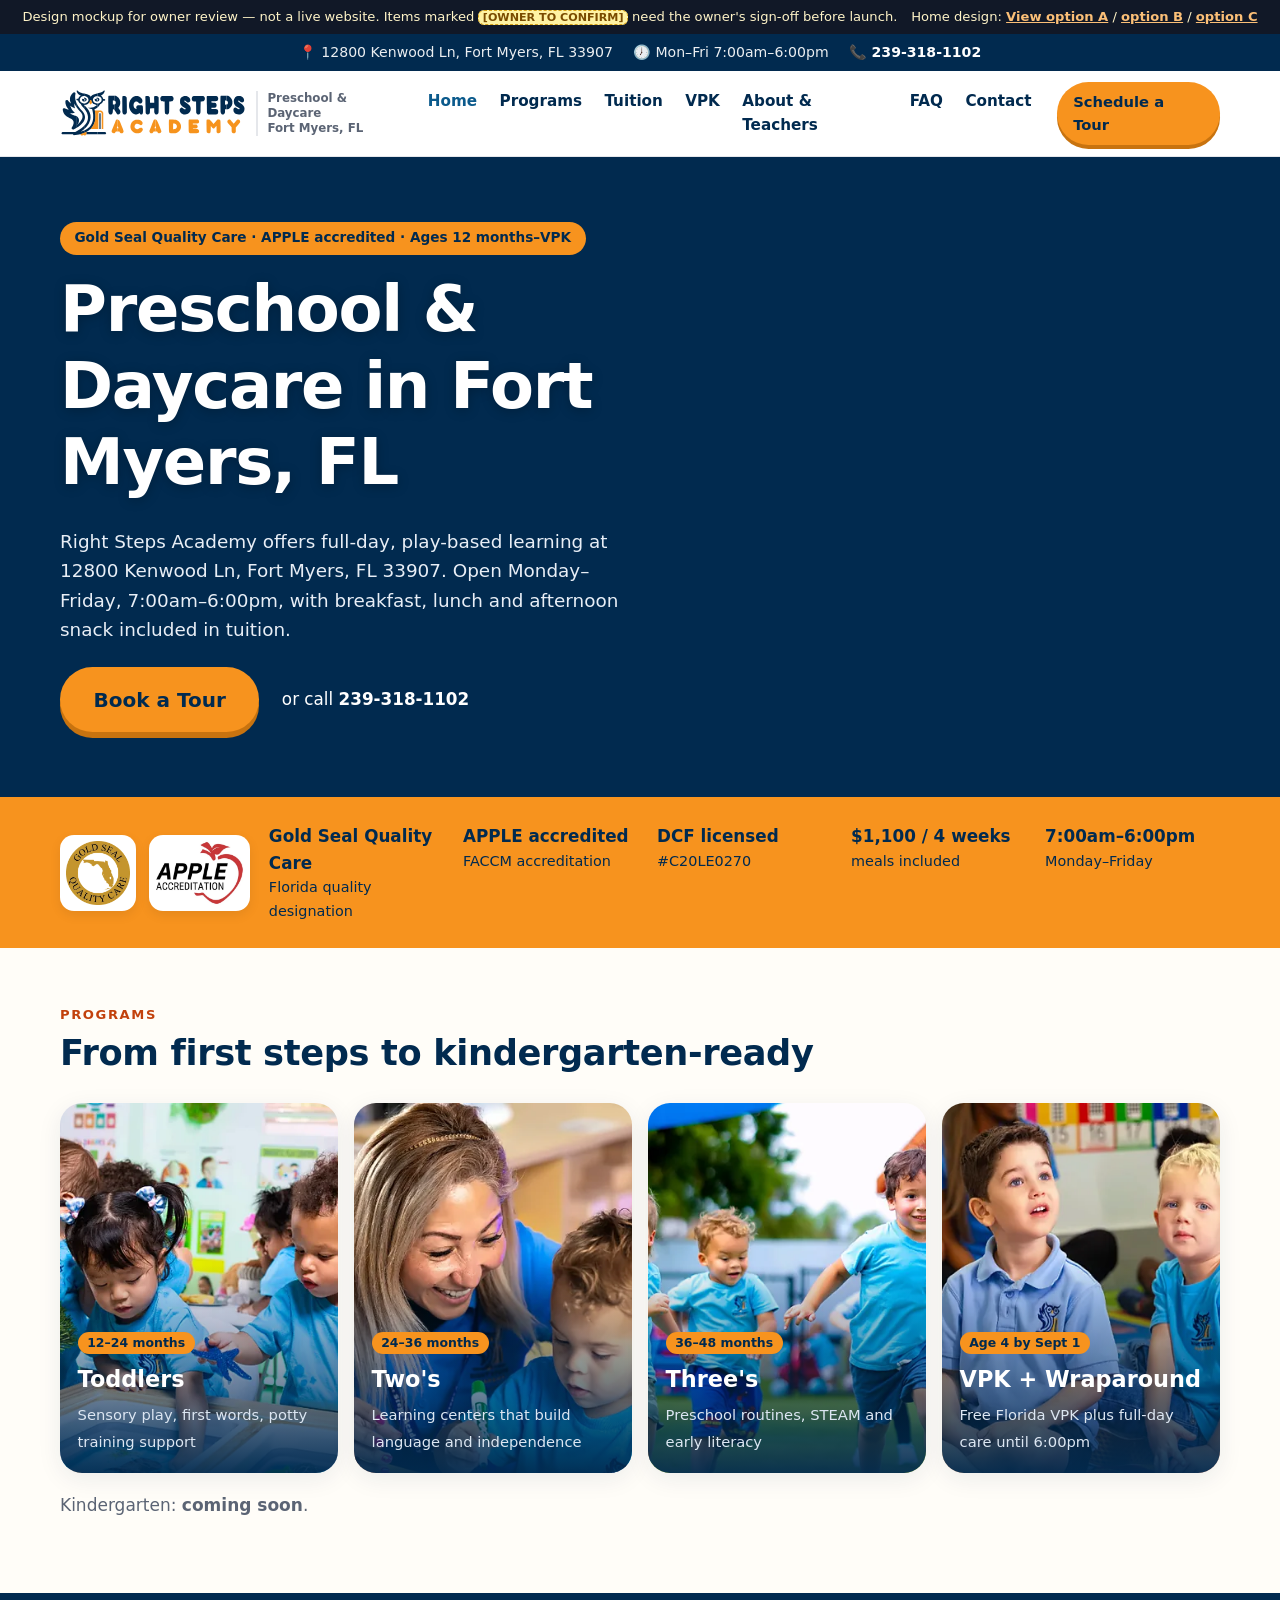
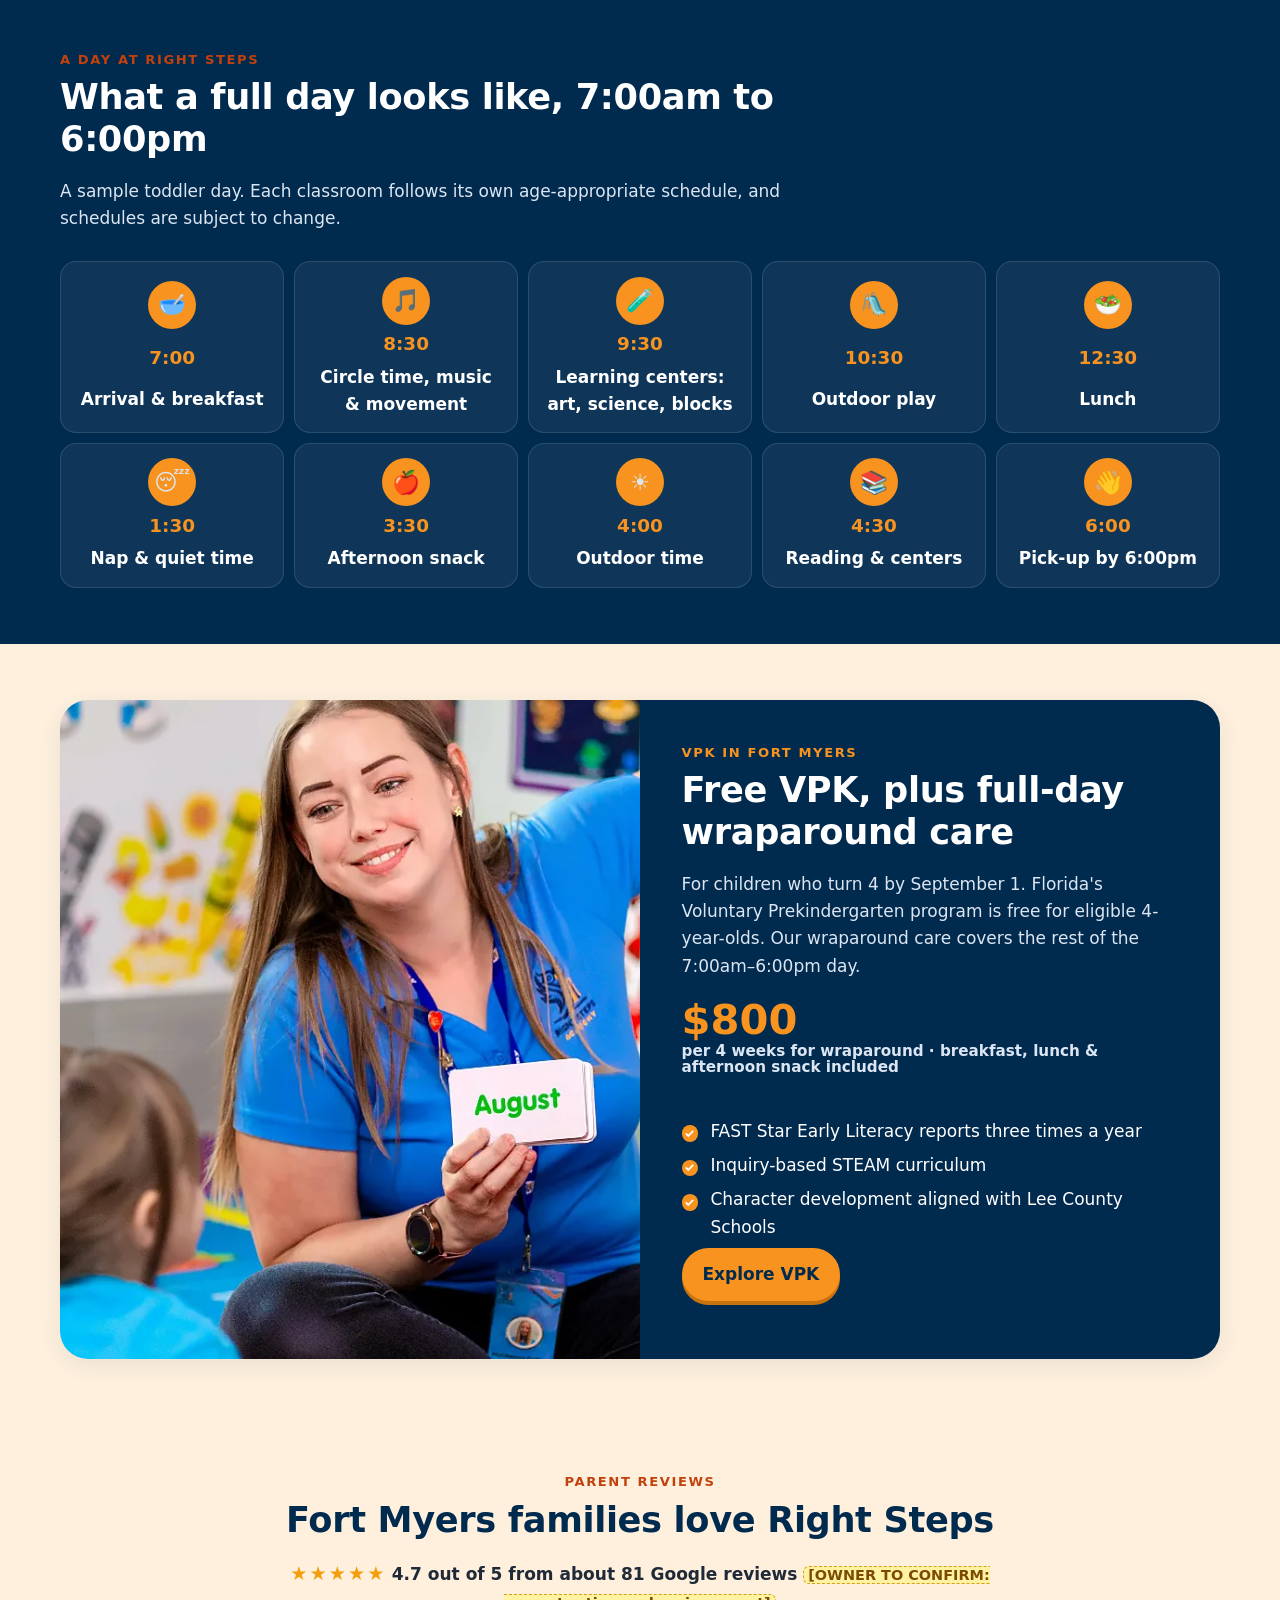
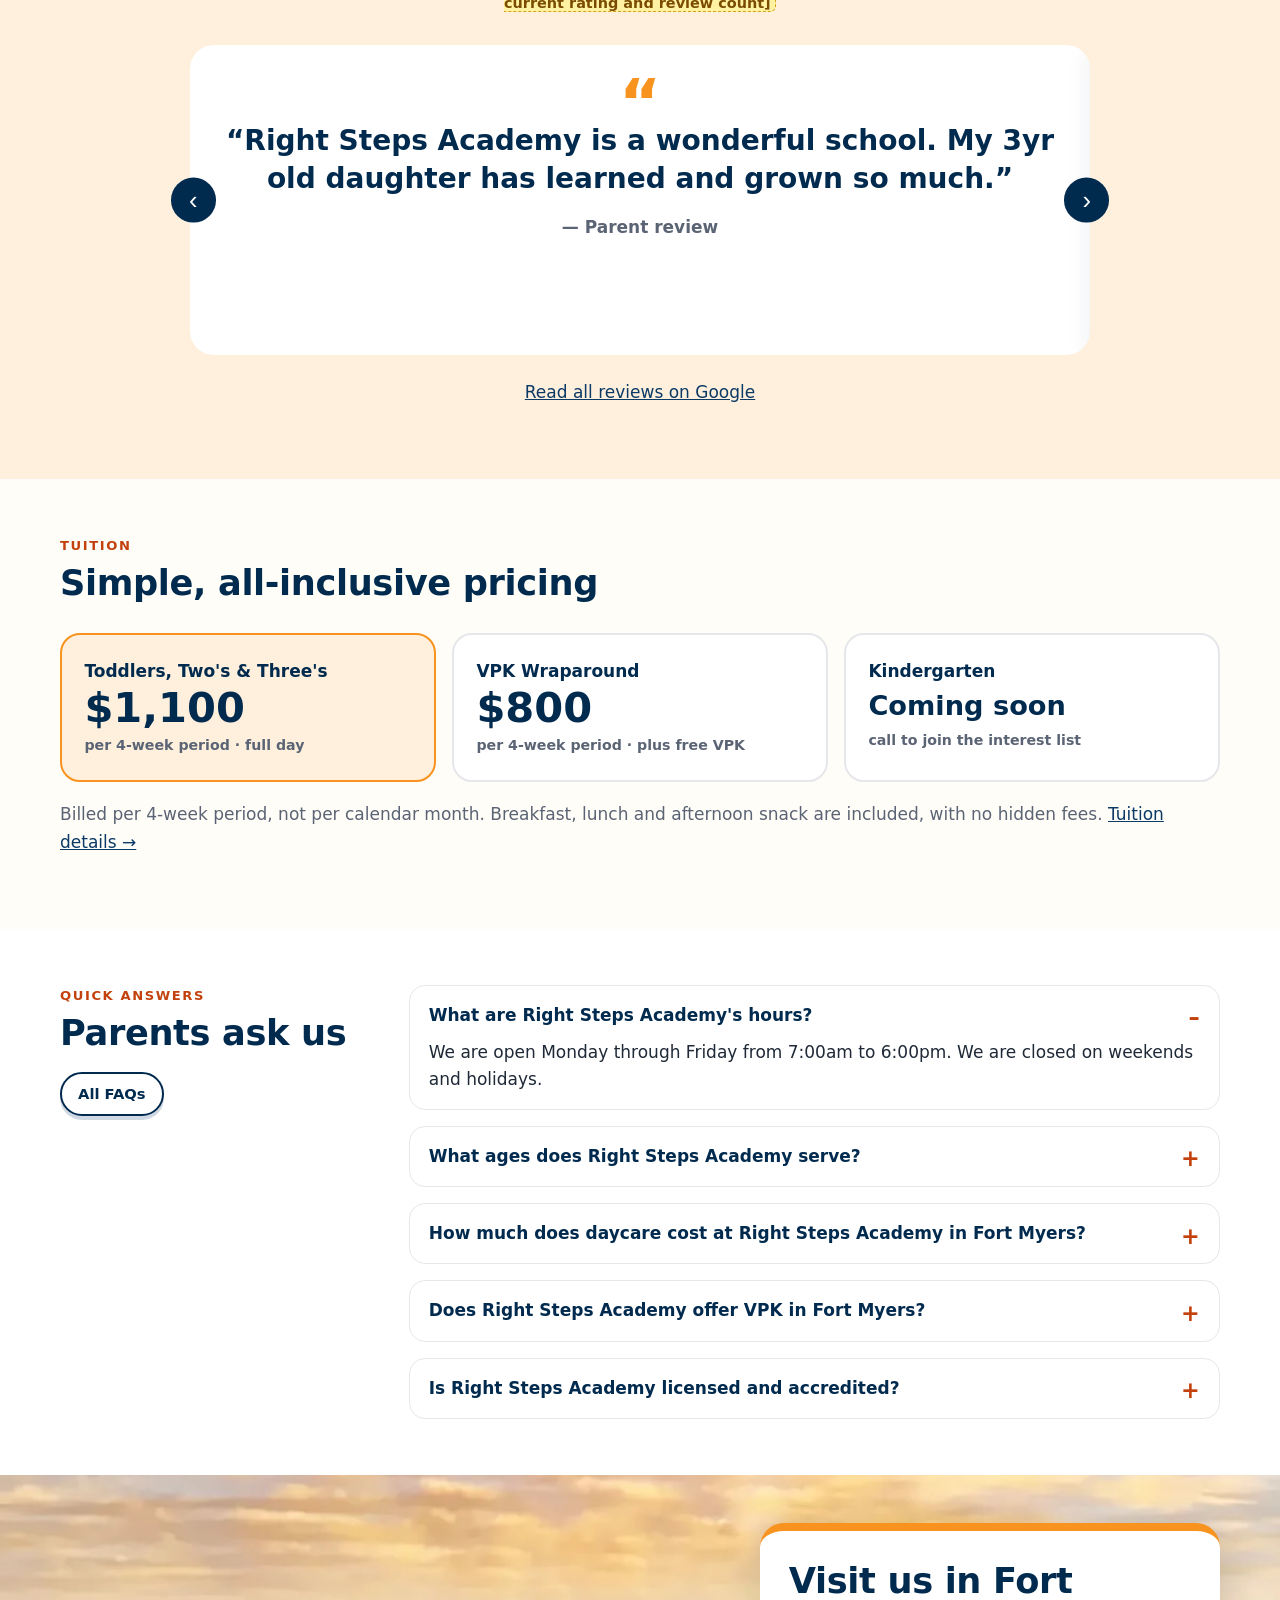
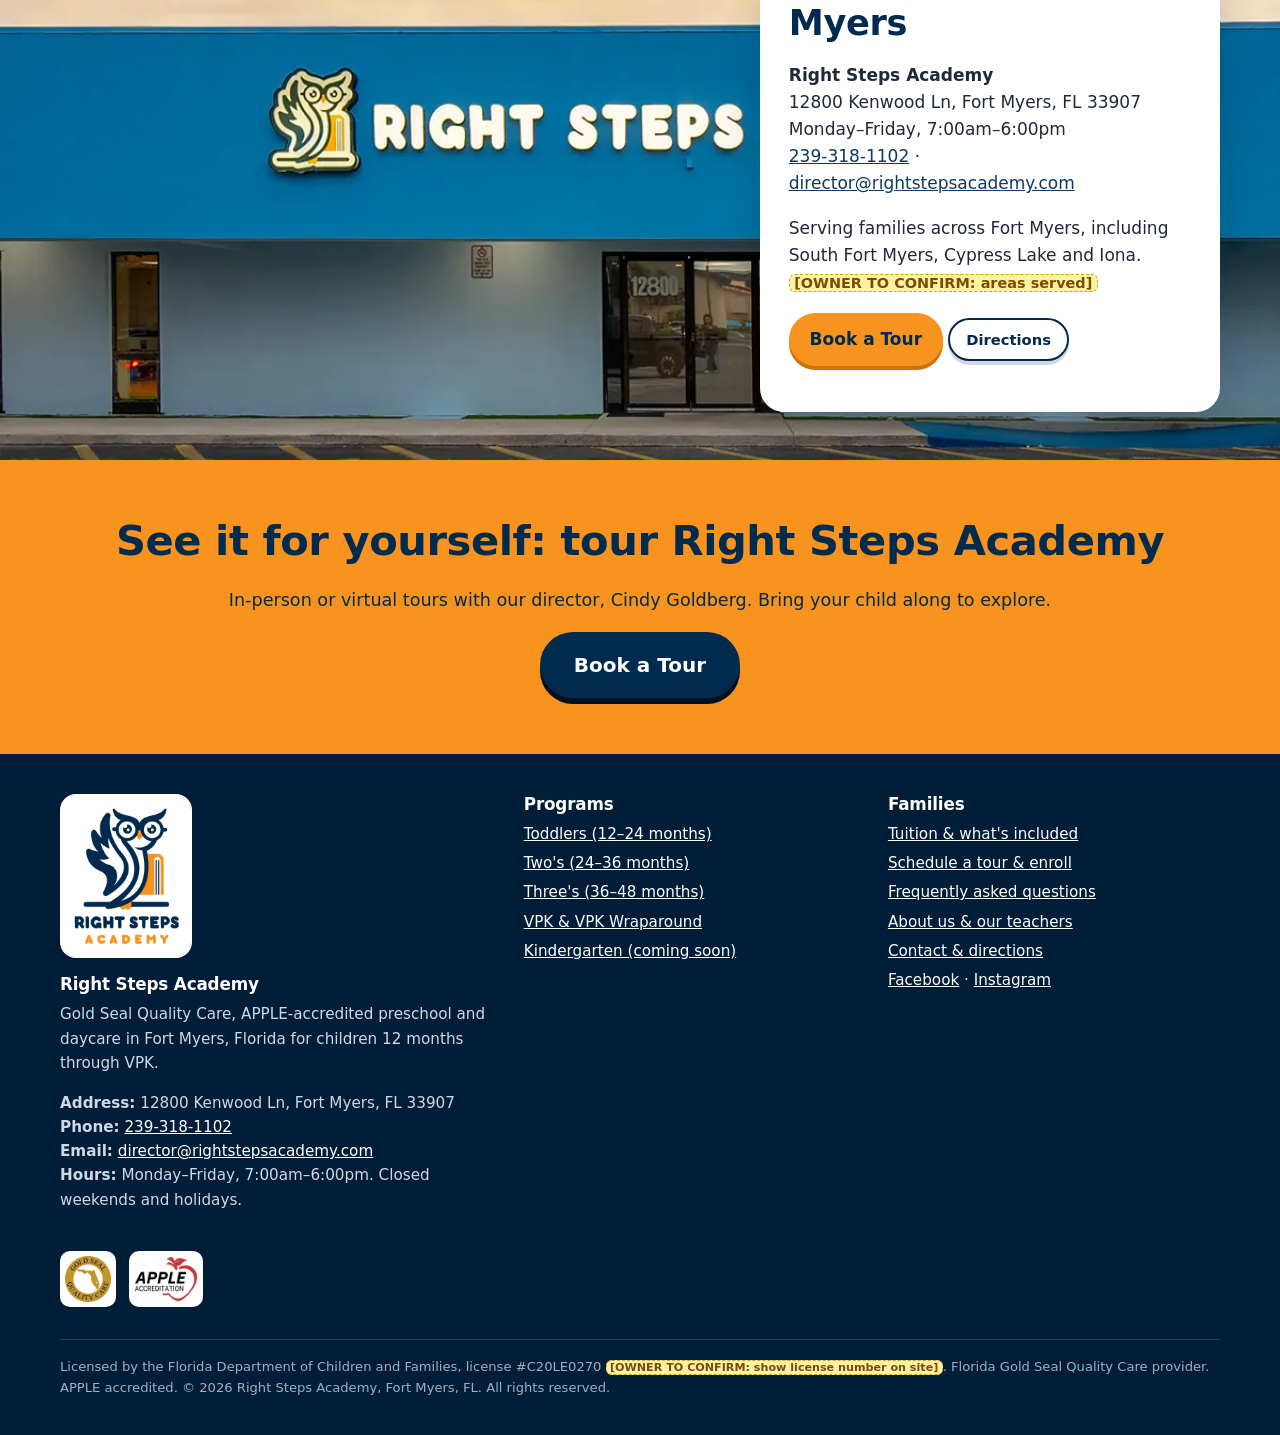
==== commit f704f41e: "Add home option C (design-skill layout) and C to switchers" ====
--- a/index-b.html
+++ b/index-b.html
@@ -153,7 +153,7 @@
 </head>
 <body class="option-b">
 <a class="skip" href="#main">Skip to content</a>
-<div class="mock-banner" role="note">Design mockup for owner review — not a live website. Items marked <span class="otc">[OWNER TO CONFIRM]</span> need the owner's sign-off before launch. <span class="switch">Home design: <a href="index.html">View option A</a> / <a href="index-b.html">option B</a></span></div>
+<div class="mock-banner" role="note">Design mockup for owner review — not a live website. Items marked <span class="otc">[OWNER TO CONFIRM]</span> need the owner's sign-off before launch. <span class="switch">Home design: <a href="index.html">View option A</a> / <a href="index-b.html">option B</a> / <a href="index-c.html">option C</a></span></div>
 <div class="topbar"><div class="wrap">
 <span>📍 12800 Kenwood Ln, Fort Myers, FL 33907</span><span>🕖 Mon–Fri 7:00am–6:00pm</span><a href="tel:+12393181102">📞 239-318-1102</a>
 </div></div>
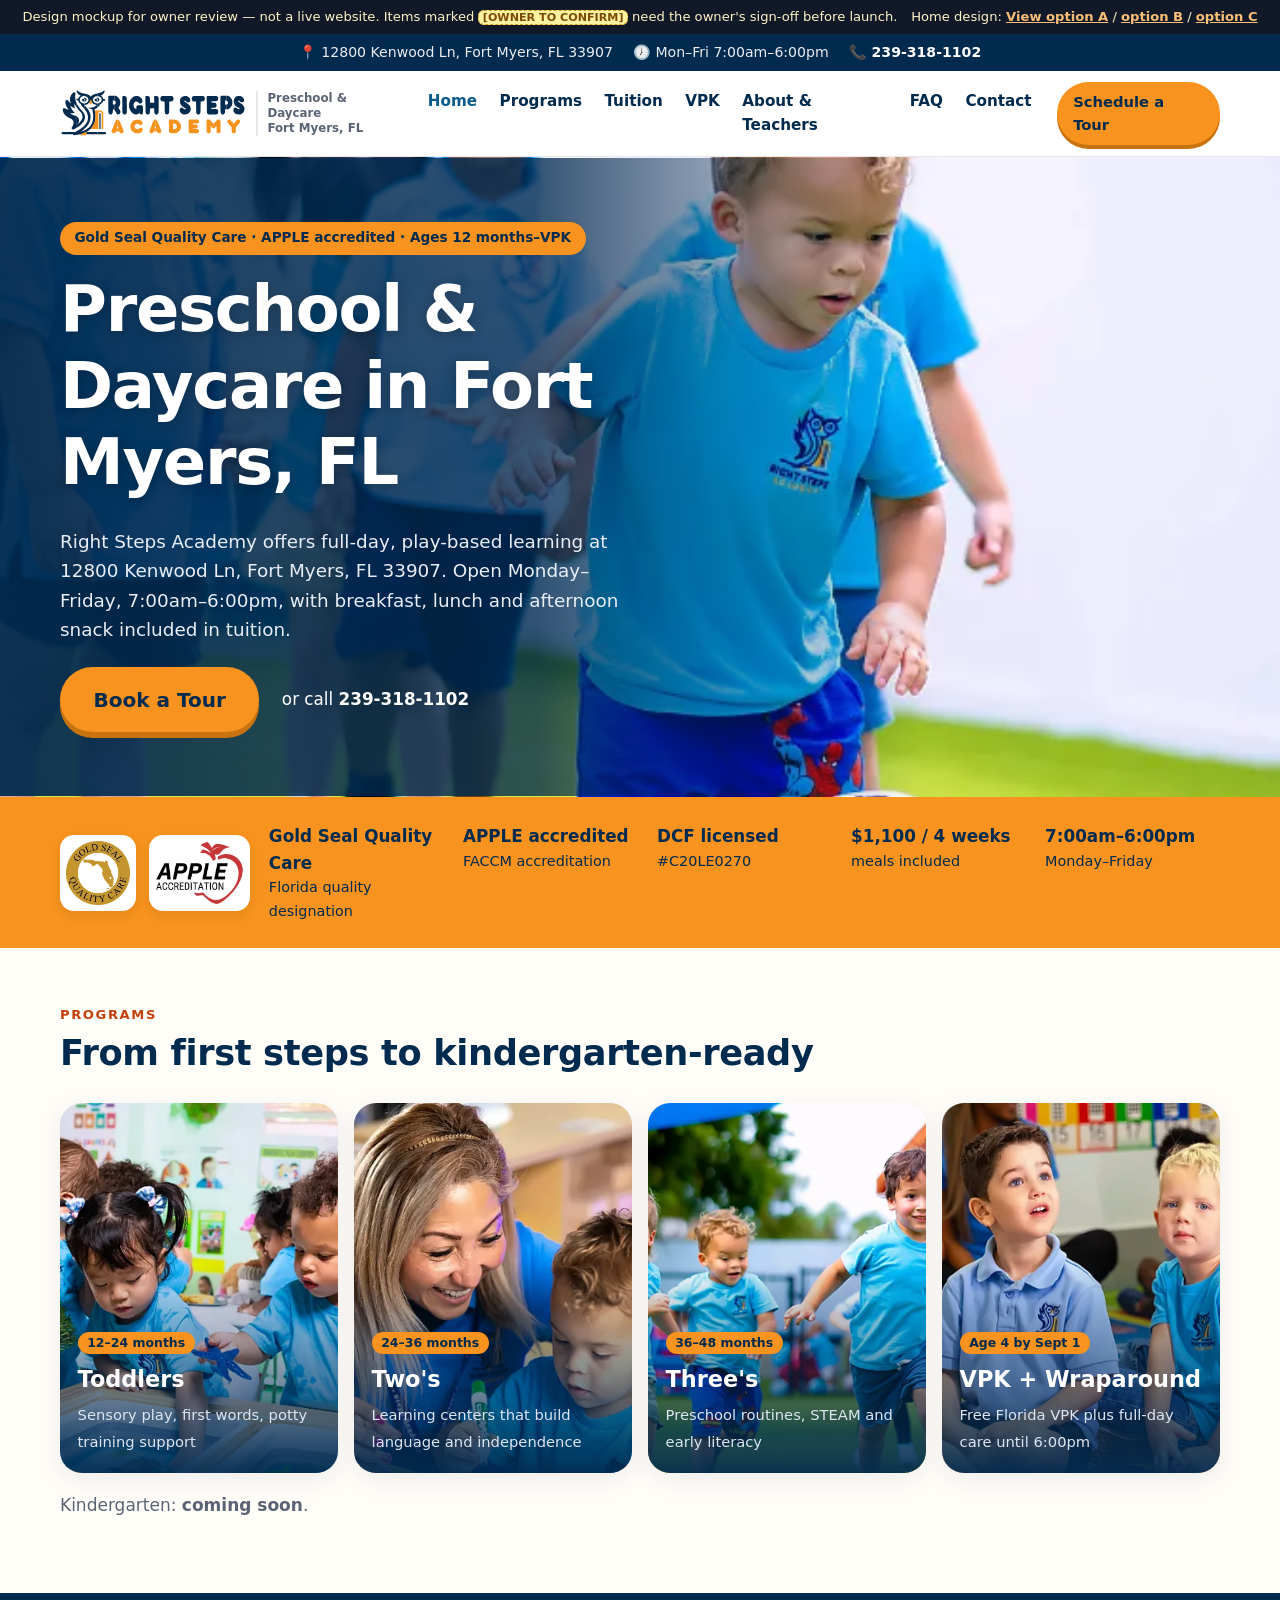
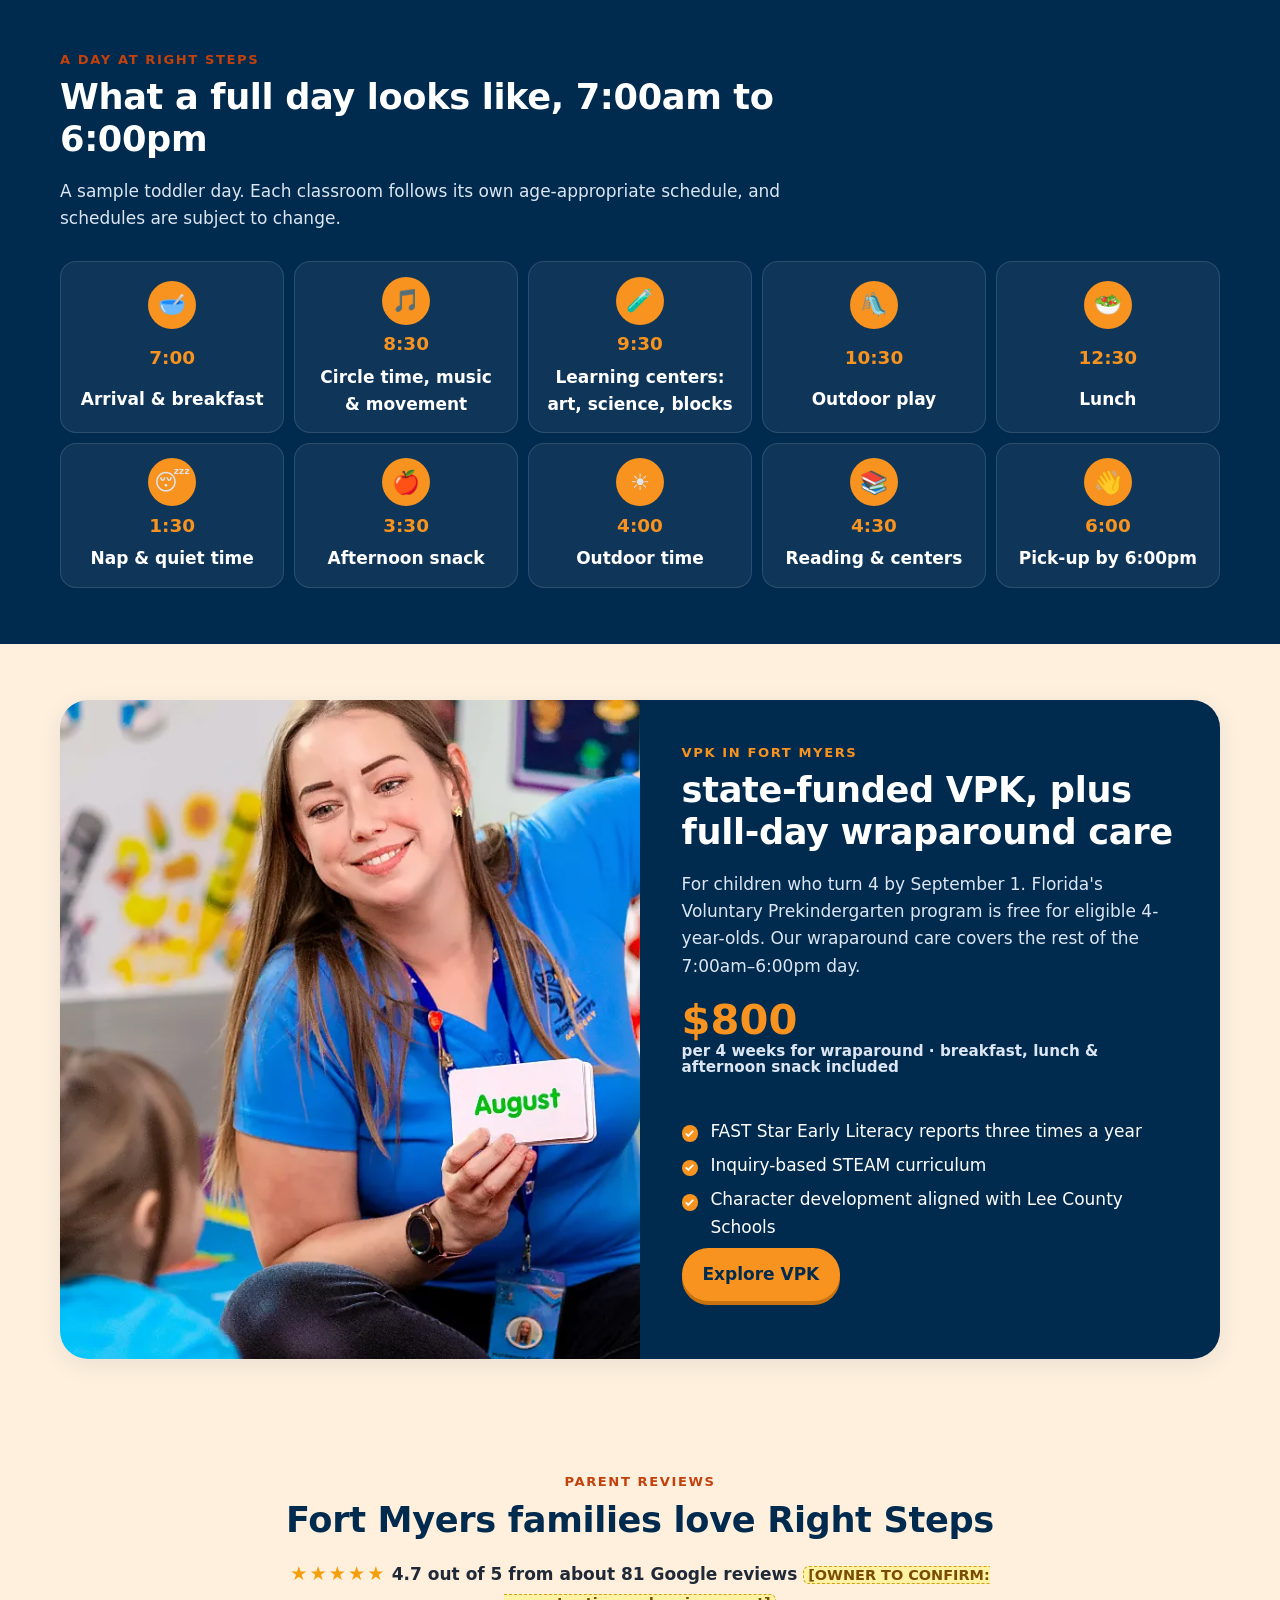
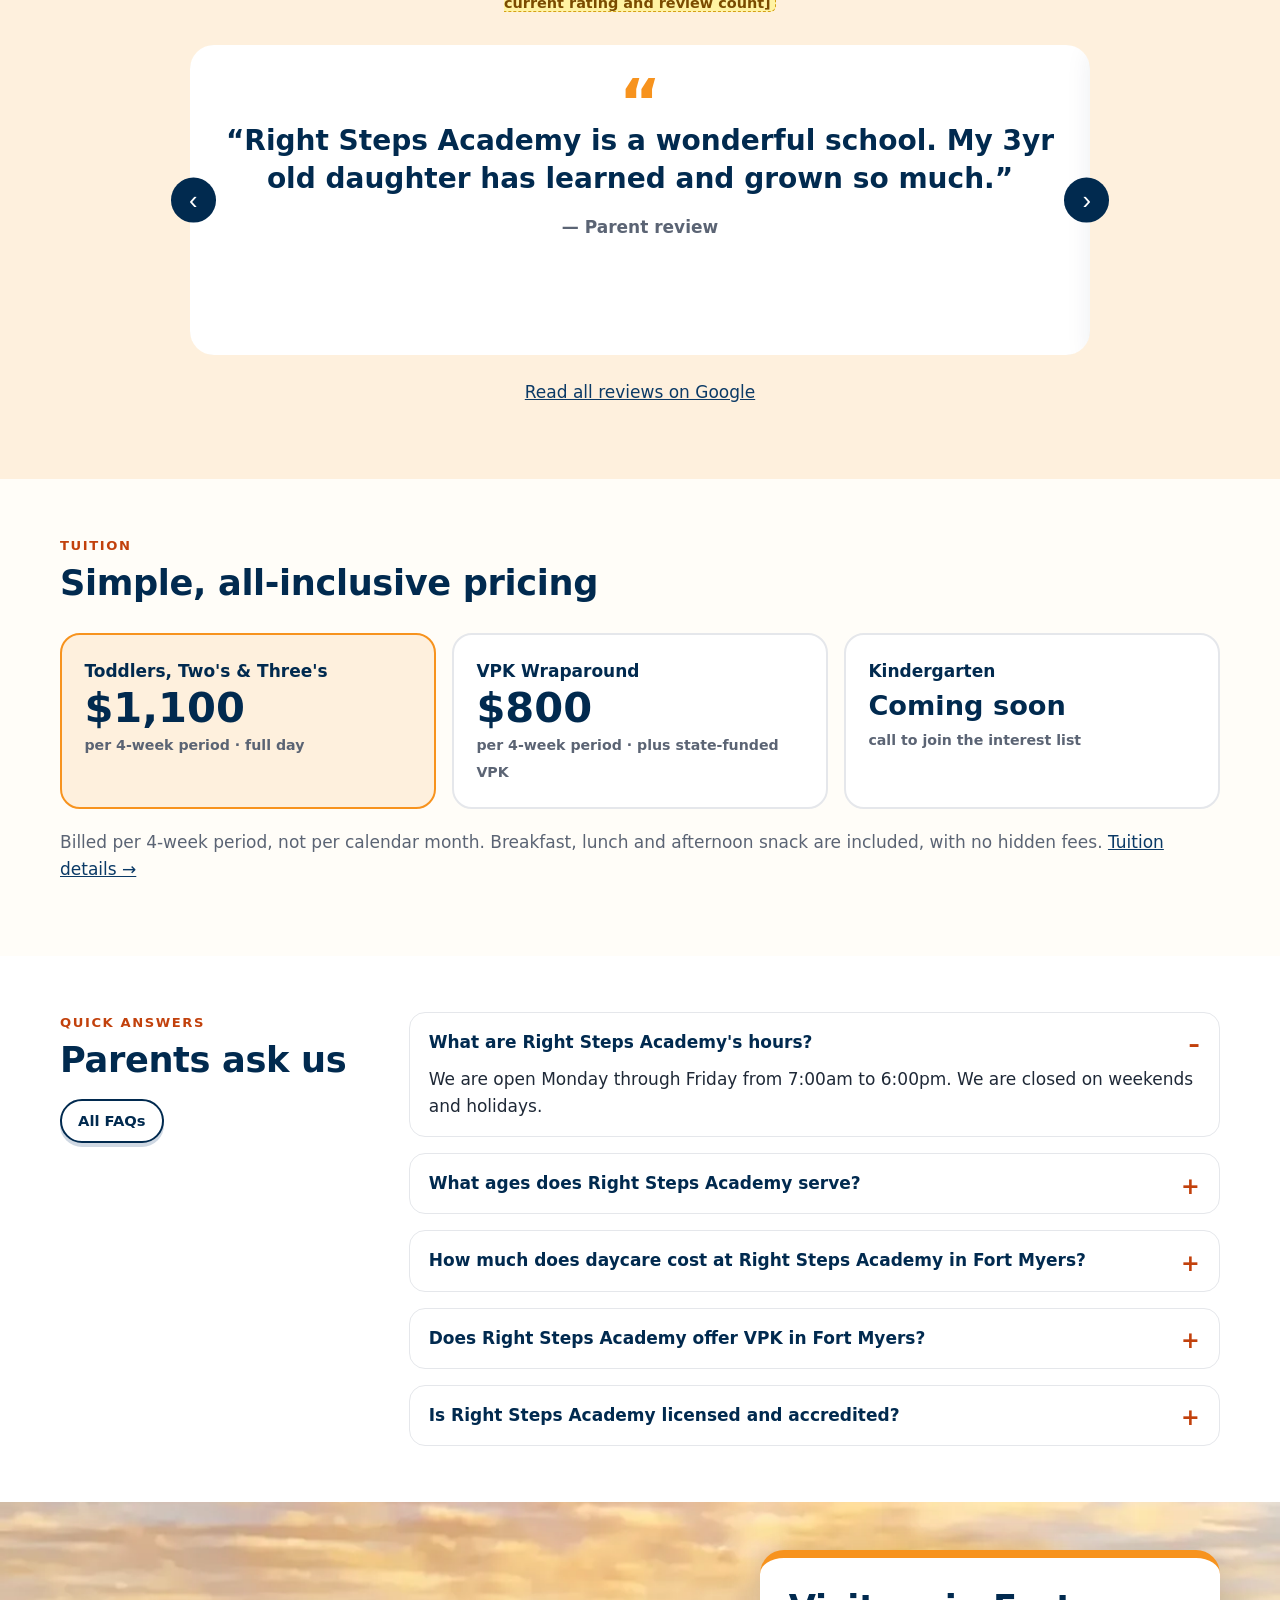
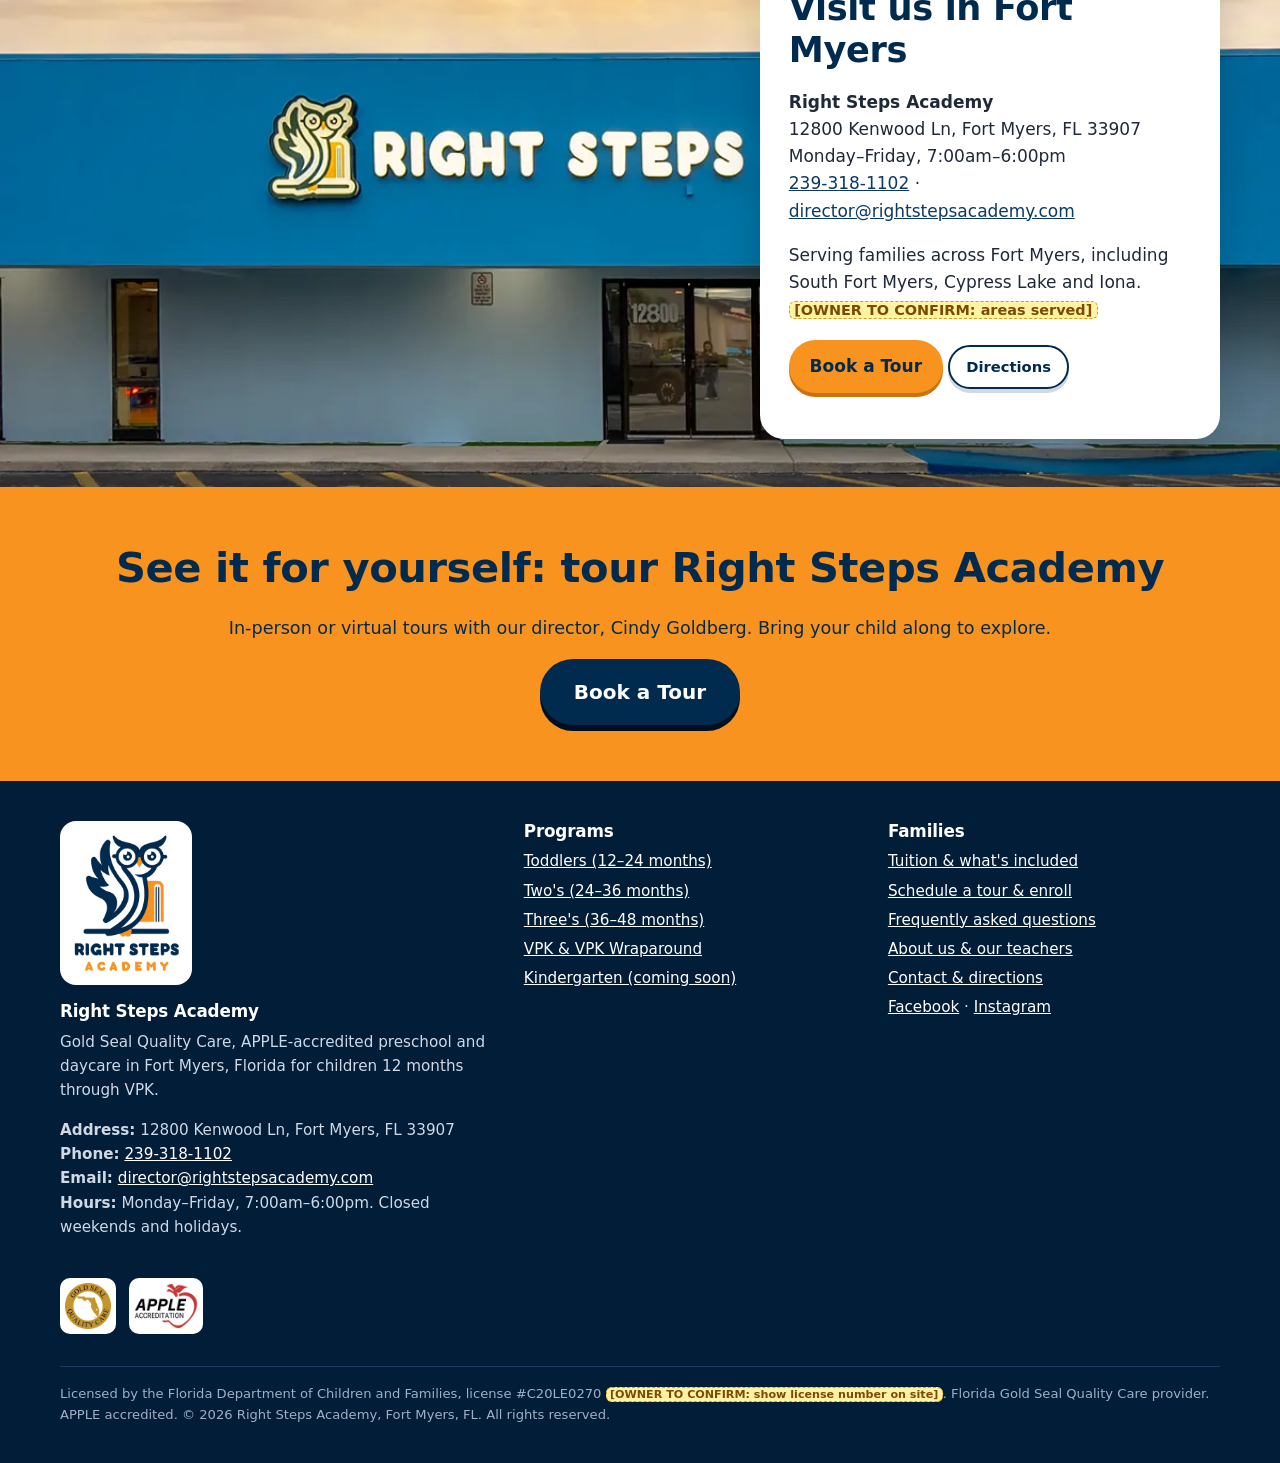
==== commit acbc39ad: "Call VPK state-funded on home options A and B Replace every "free VPK" and "Free VPK" phrase in inde" ====
--- a/index-b.html
+++ b/index-b.html
@@ -136,7 +136,7 @@
    "name": "VPK Wraparound (age 4 by September 1)",
    "price": "800",
    "priceCurrency": "USD",
-   "description": "Wraparound care around Florida's free VPK program, 7:00am–6:00pm, breakfast, lunch and afternoon snack included. Price per 4-week period.",
+   "description": "Wraparound care around Florida's state-funded VPK program, 7:00am–6:00pm, breakfast, lunch and afternoon snack included. Price per 4-week period.",
    "url": "https://rightstepsacademy.com/vpk/"
   }
  ]
@@ -209,7 +209,7 @@
 <div class="b-vpk-photo"><img class="photo" src="assets/photos/vpk-classroom.webp" alt="VPK teacher holding up a calendar word card during a lesson in Fort Myers" width="1136" height="710" loading="lazy" decoding="async"></div>
 <div class="b-vpk-panel">
 <p class="b-eyebrow light">VPK in Fort Myers</p>
-<h2>Free VPK, plus full-day wraparound care</h2>
+<h2>state-funded VPK, plus full-day wraparound care</h2>
 <p>For children who turn 4 by September 1. Florida's Voluntary Prekindergarten program is free for eligible 4-year-olds. Our wraparound care covers the rest of the 7:00am–6:00pm day.</p>
 <p class="b-price">$800 <small>per 4 weeks for wraparound · breakfast, lunch &amp; afternoon snack included</small></p>
 <ul class="checks light"><li>FAST Star Early Literacy reports three times a year</li><li>Inquiry-based STEAM curriculum</li><li>Character development aligned with Lee County Schools</li></ul>
@@ -232,7 +232,7 @@
 <div class="b-head"><p class="b-eyebrow">Tuition</p><h2>Simple, all-inclusive pricing</h2></div>
 <div class="b-prices">
 <div><span>Toddlers, Two's &amp; Three's</span><b>$1,100</b><small>per 4-week period · full day</small></div>
-<div><span>VPK Wraparound</span><b>$800</b><small>per 4-week period · plus free VPK</small></div>
+<div><span>VPK Wraparound</span><b>$800</b><small>per 4-week period · plus state-funded VPK</small></div>
 <div><span>Kindergarten</span><b class="soon">Coming soon</b><small>call to join the interest list</small></div>
 </div>
 <p class="b-note">Billed per 4-week period, not per calendar month. Breakfast, lunch and afternoon snack are included, with no hidden fees. <a href="tuition.html">Tuition details →</a></p>
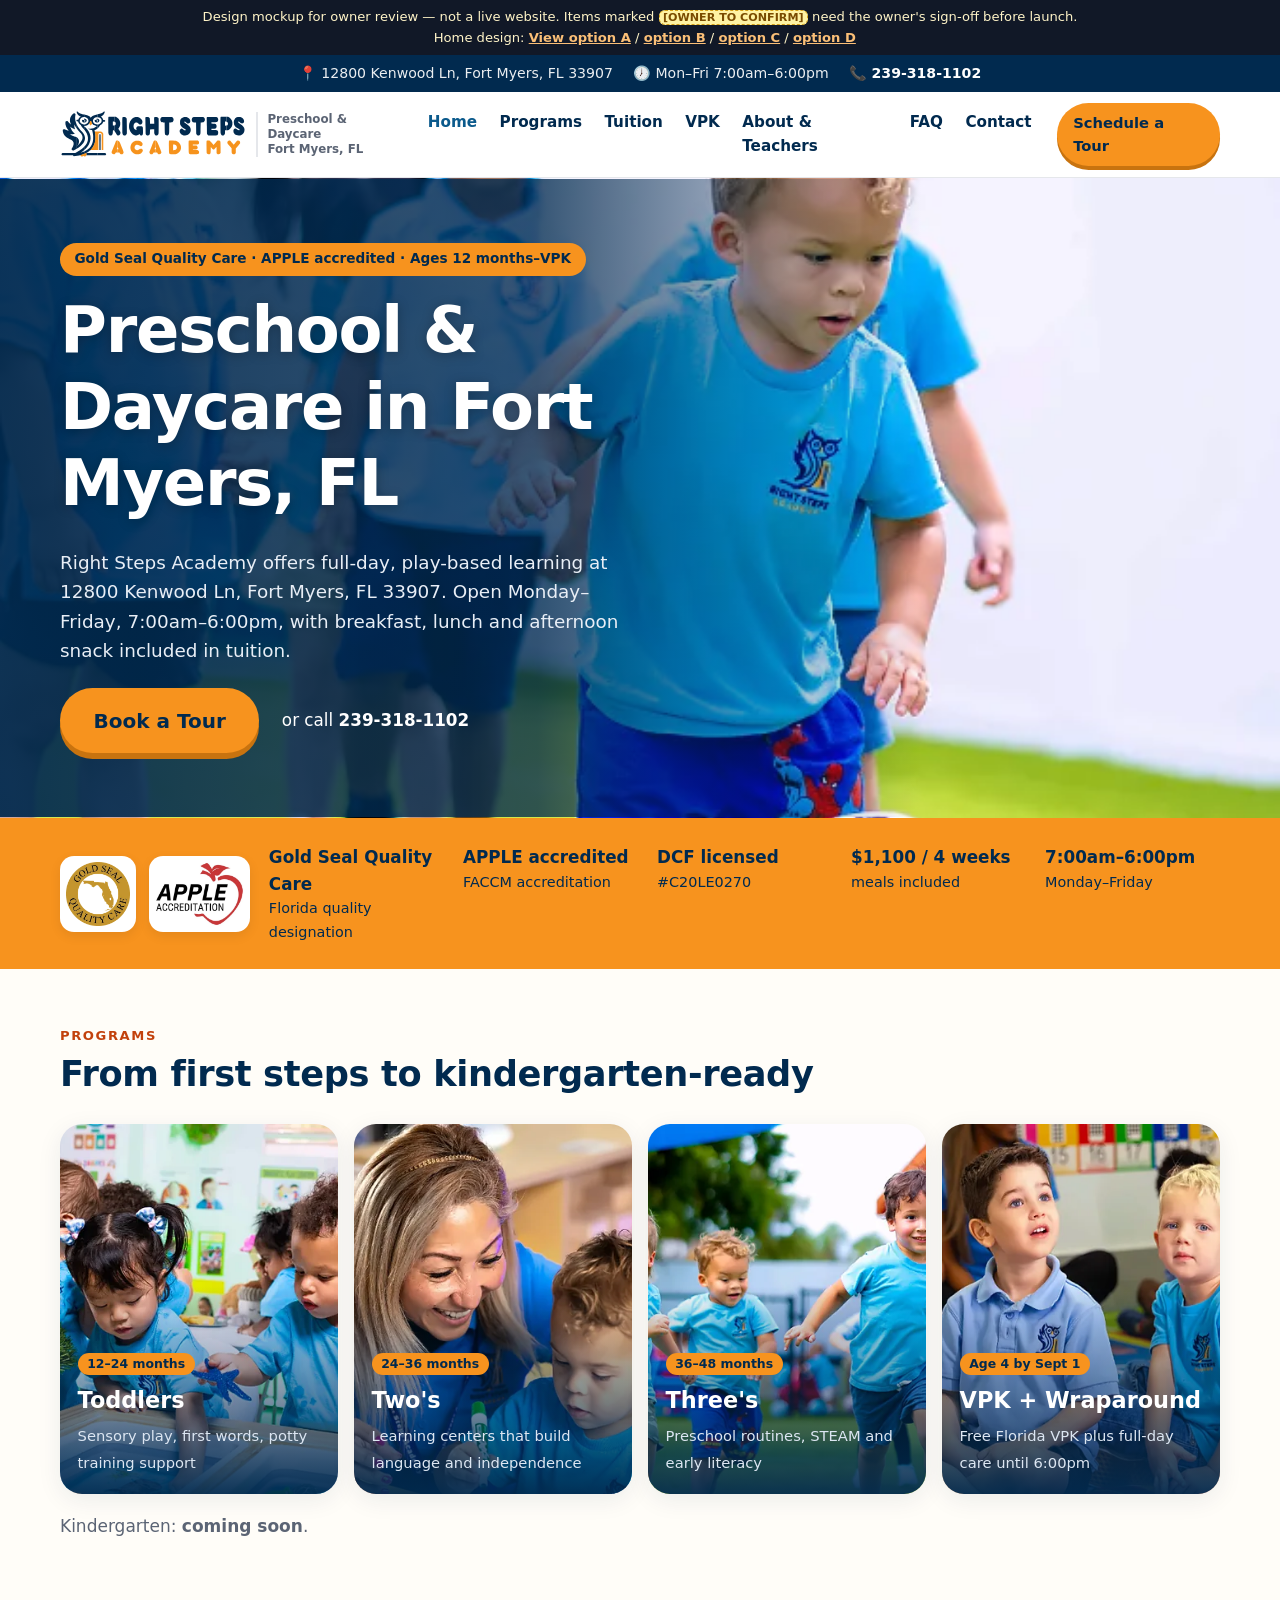
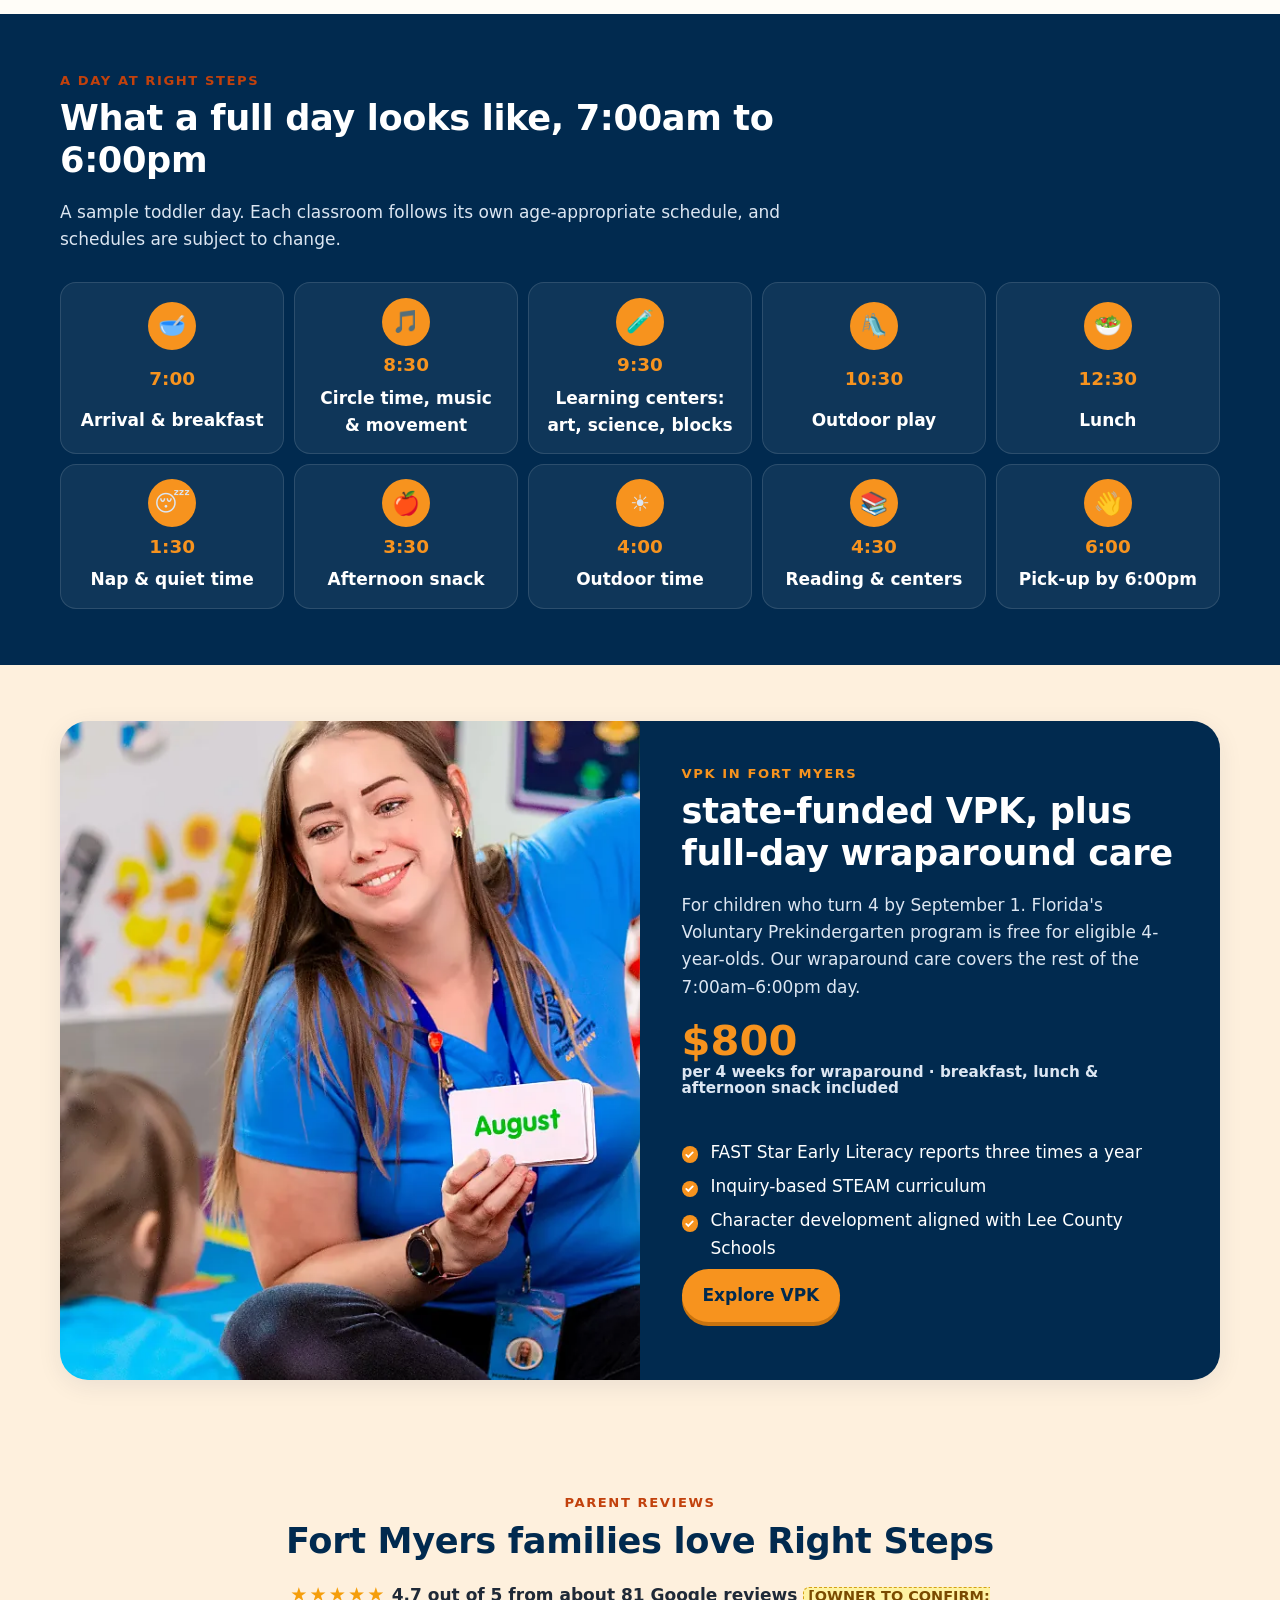
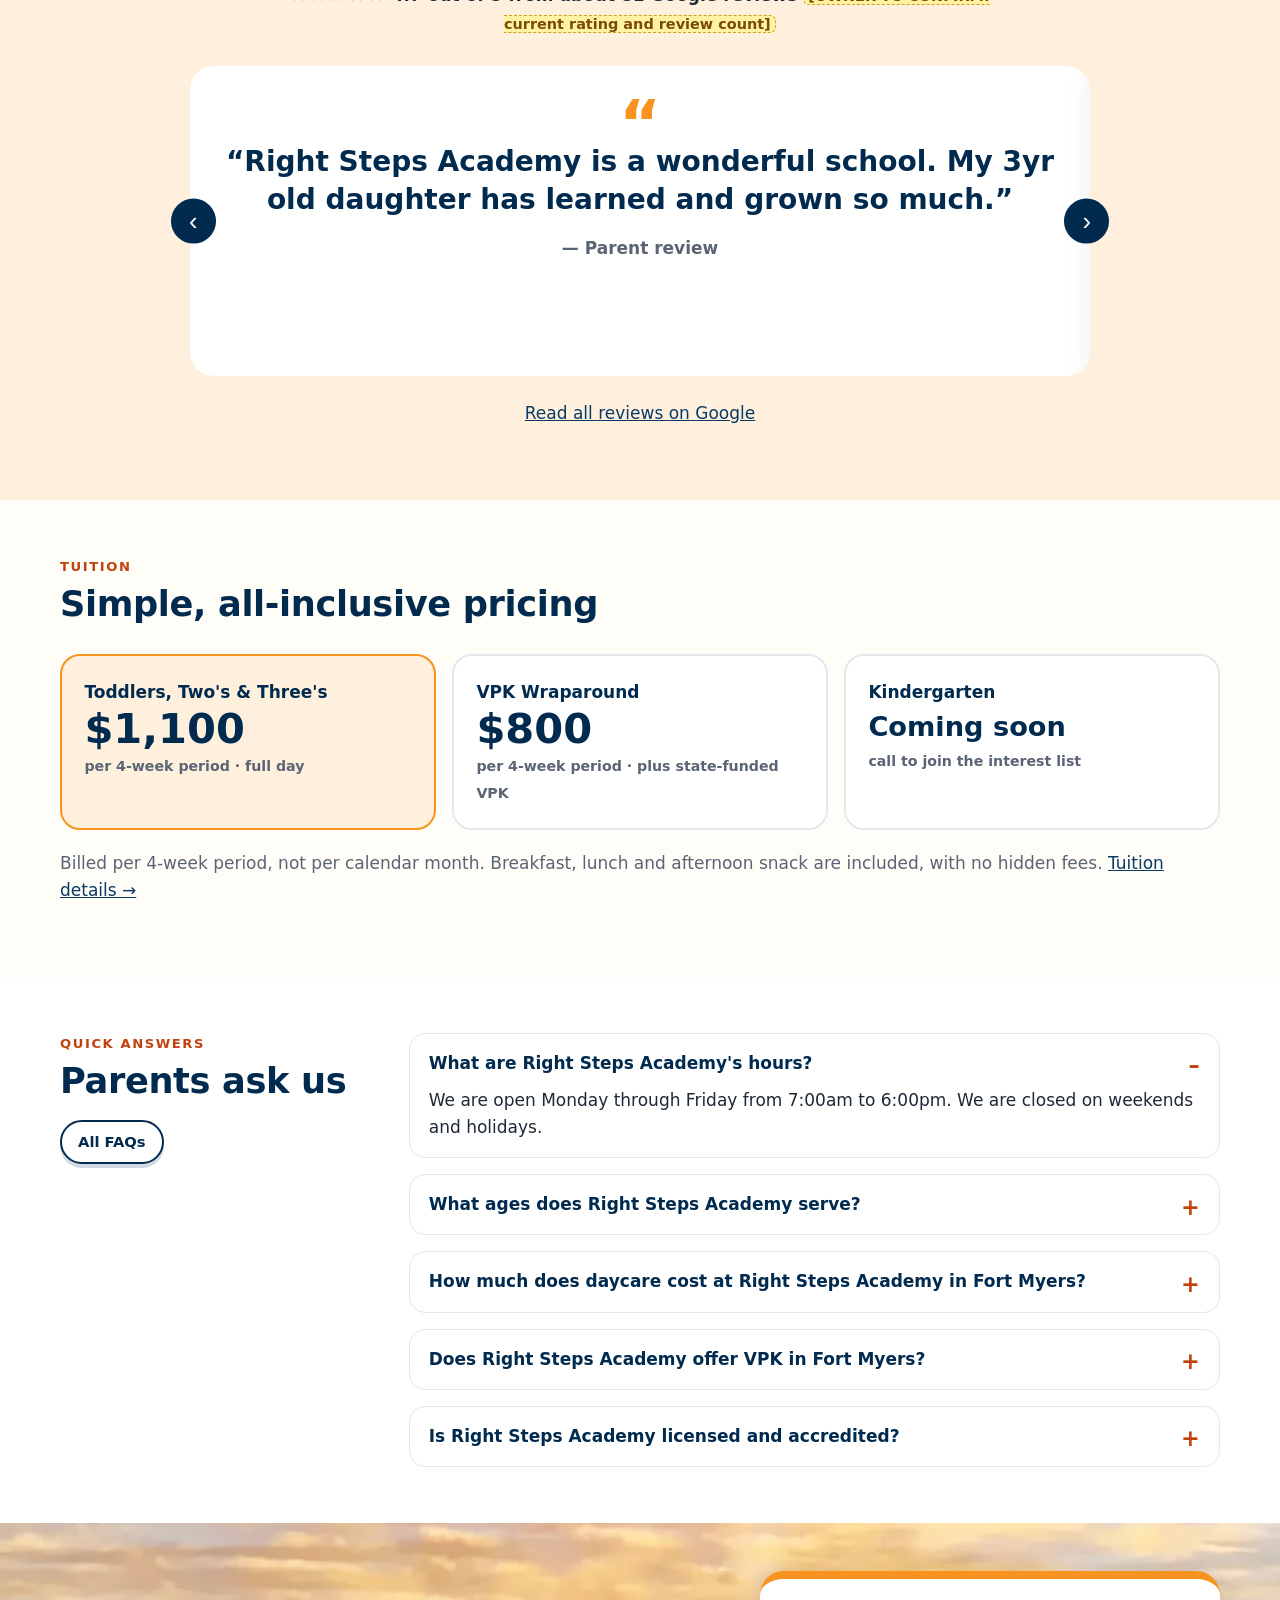
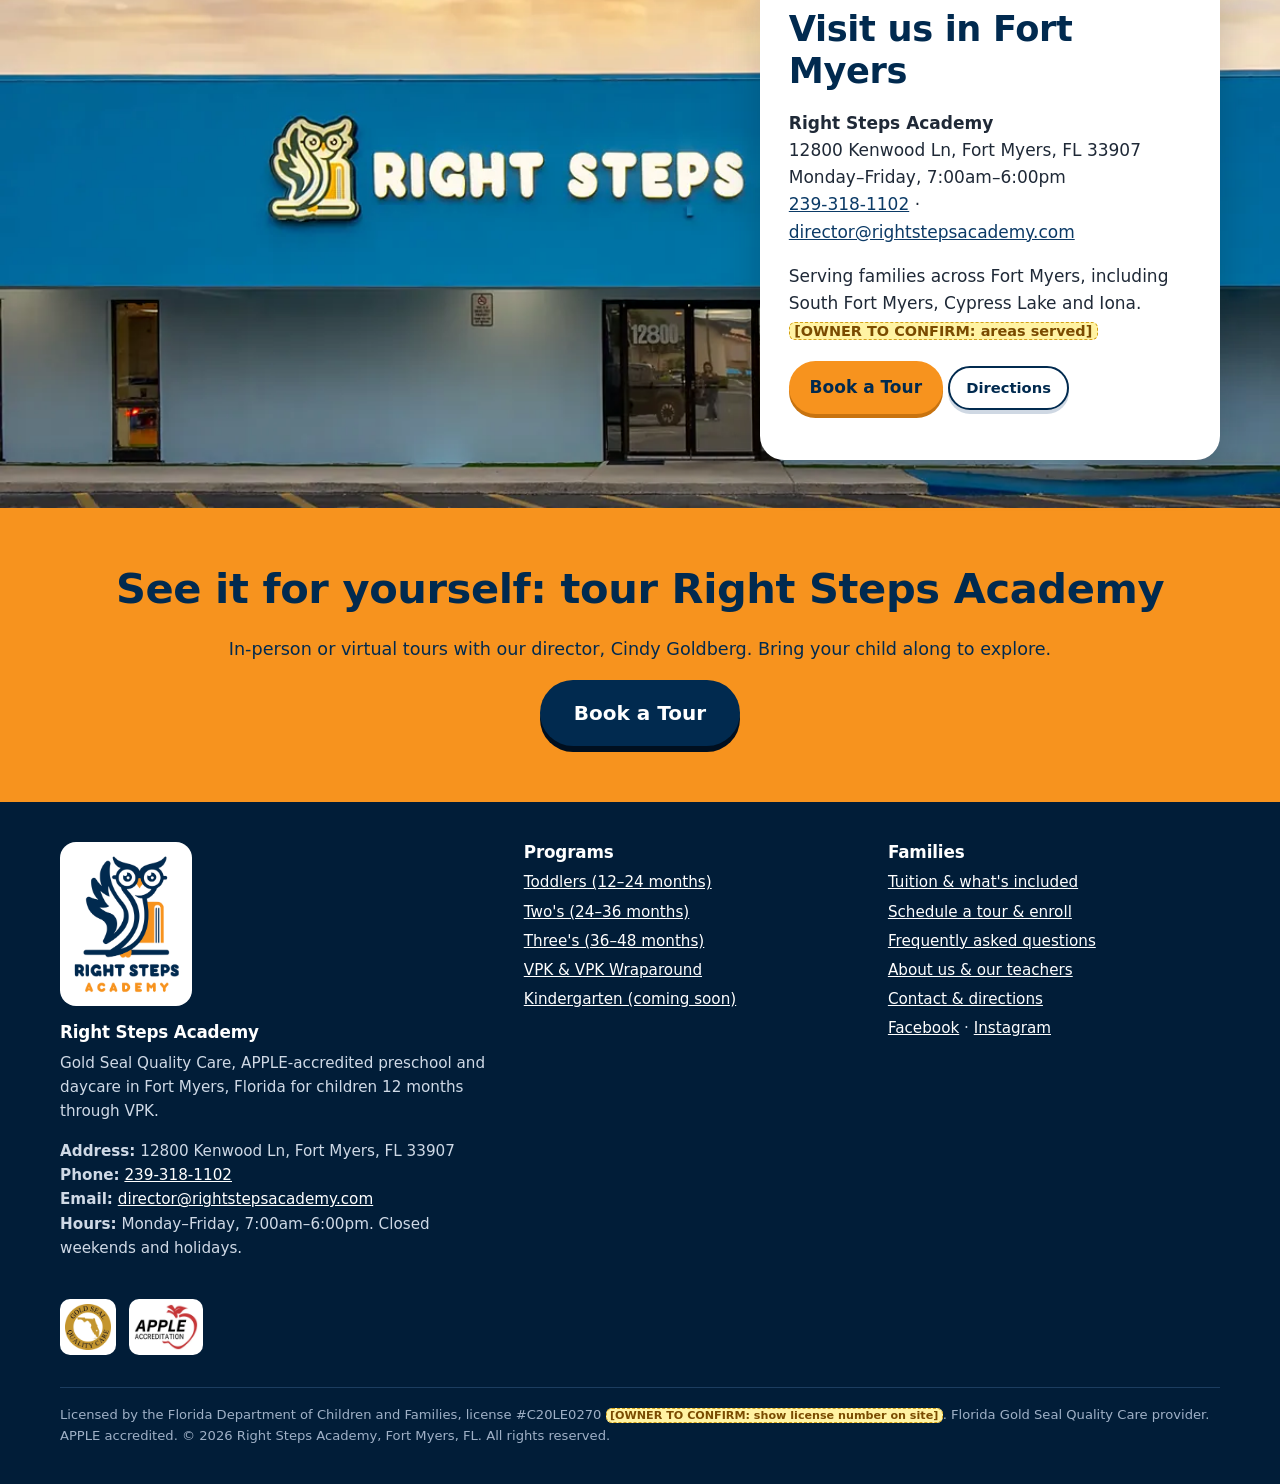
==== commit 08c955cf: "Add home option D (futuristic) and D to switcher" ====
--- a/index-b.html
+++ b/index-b.html
@@ -153,7 +153,7 @@
 </head>
 <body class="option-b">
 <a class="skip" href="#main">Skip to content</a>
-<div class="mock-banner" role="note">Design mockup for owner review — not a live website. Items marked <span class="otc">[OWNER TO CONFIRM]</span> need the owner's sign-off before launch. <span class="switch">Home design: <a href="index.html">View option A</a> / <a href="index-b.html">option B</a> / <a href="index-c.html">option C</a></span></div>
+<div class="mock-banner" role="note">Design mockup for owner review — not a live website. Items marked <span class="otc">[OWNER TO CONFIRM]</span> need the owner's sign-off before launch. <span class="switch">Home design: <a href="index.html">View option A</a> / <a href="index-b.html">option B</a> / <a href="index-c.html">option C</a> / <a href="index-d.html">option D</a></span></div>
 <div class="topbar"><div class="wrap">
 <span>📍 12800 Kenwood Ln, Fort Myers, FL 33907</span><span>🕖 Mon–Fri 7:00am–6:00pm</span><a href="tel:+12393181102">📞 239-318-1102</a>
 </div></div>
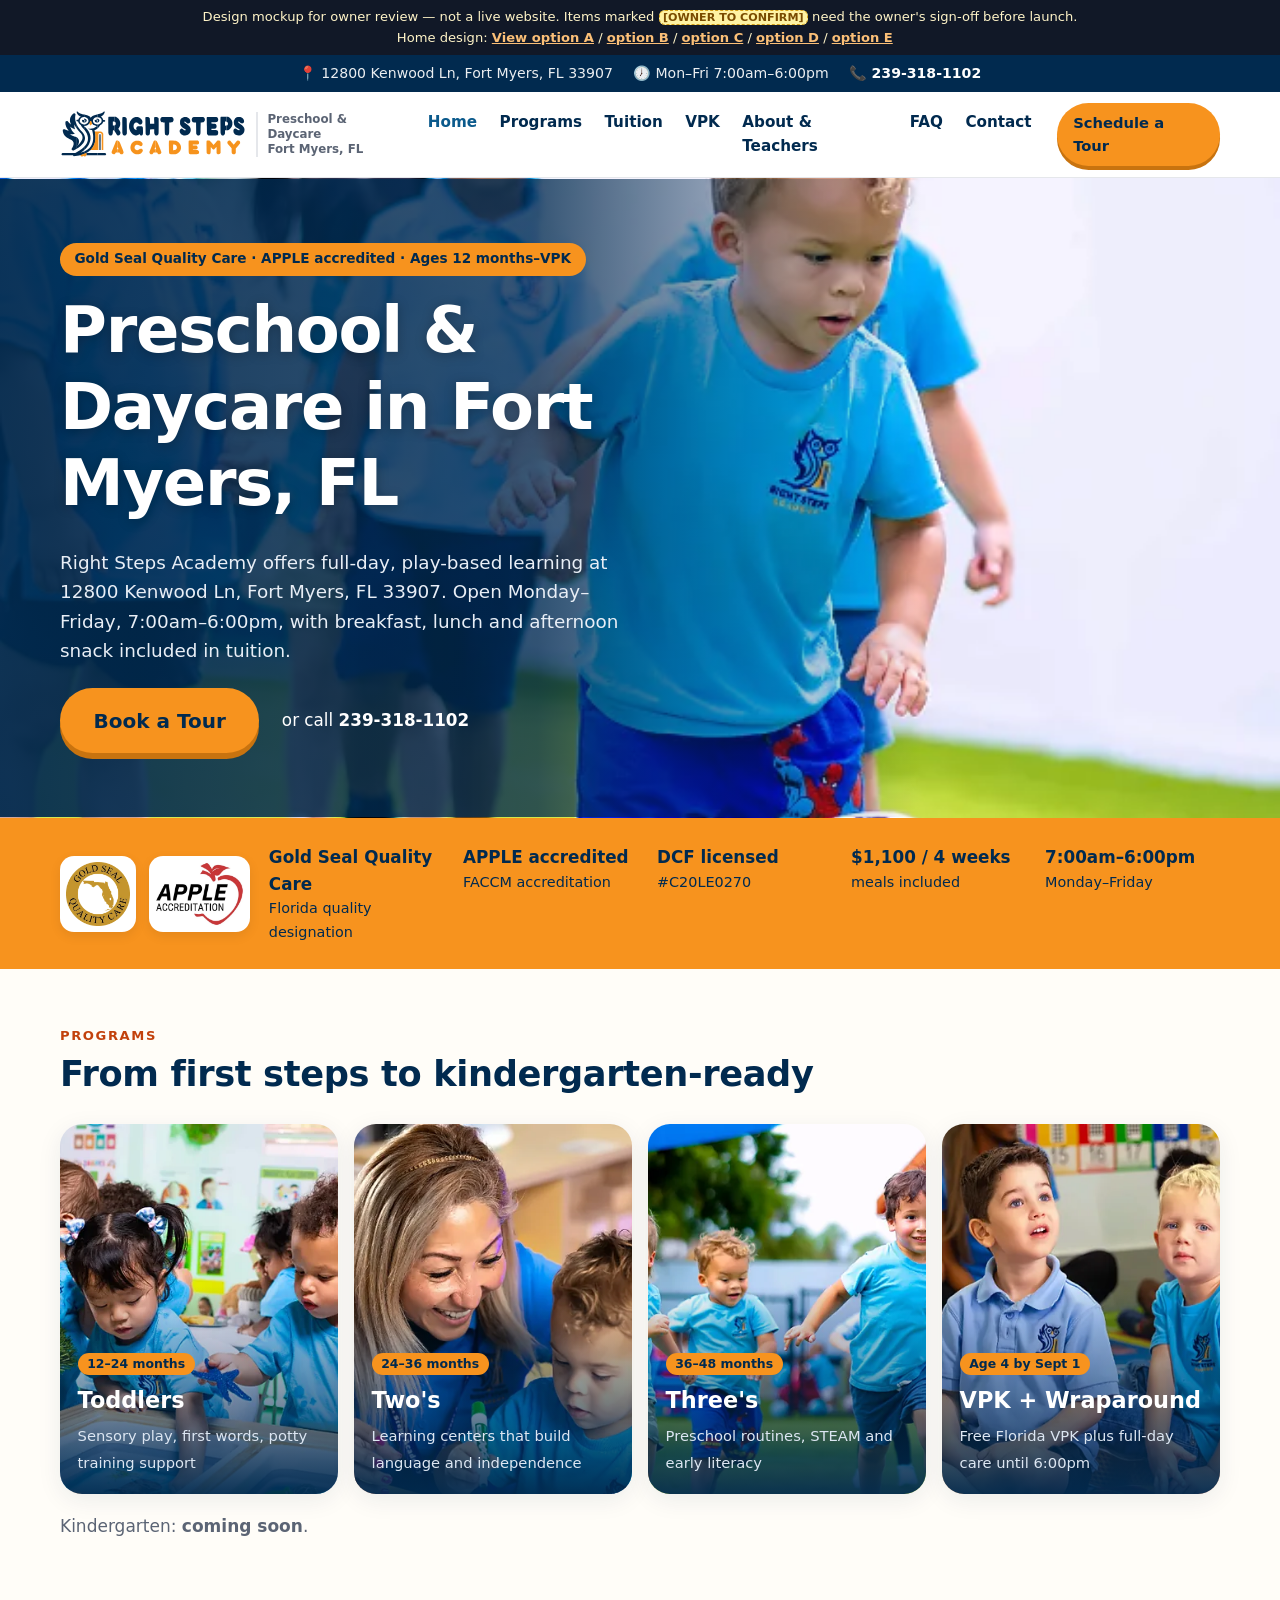
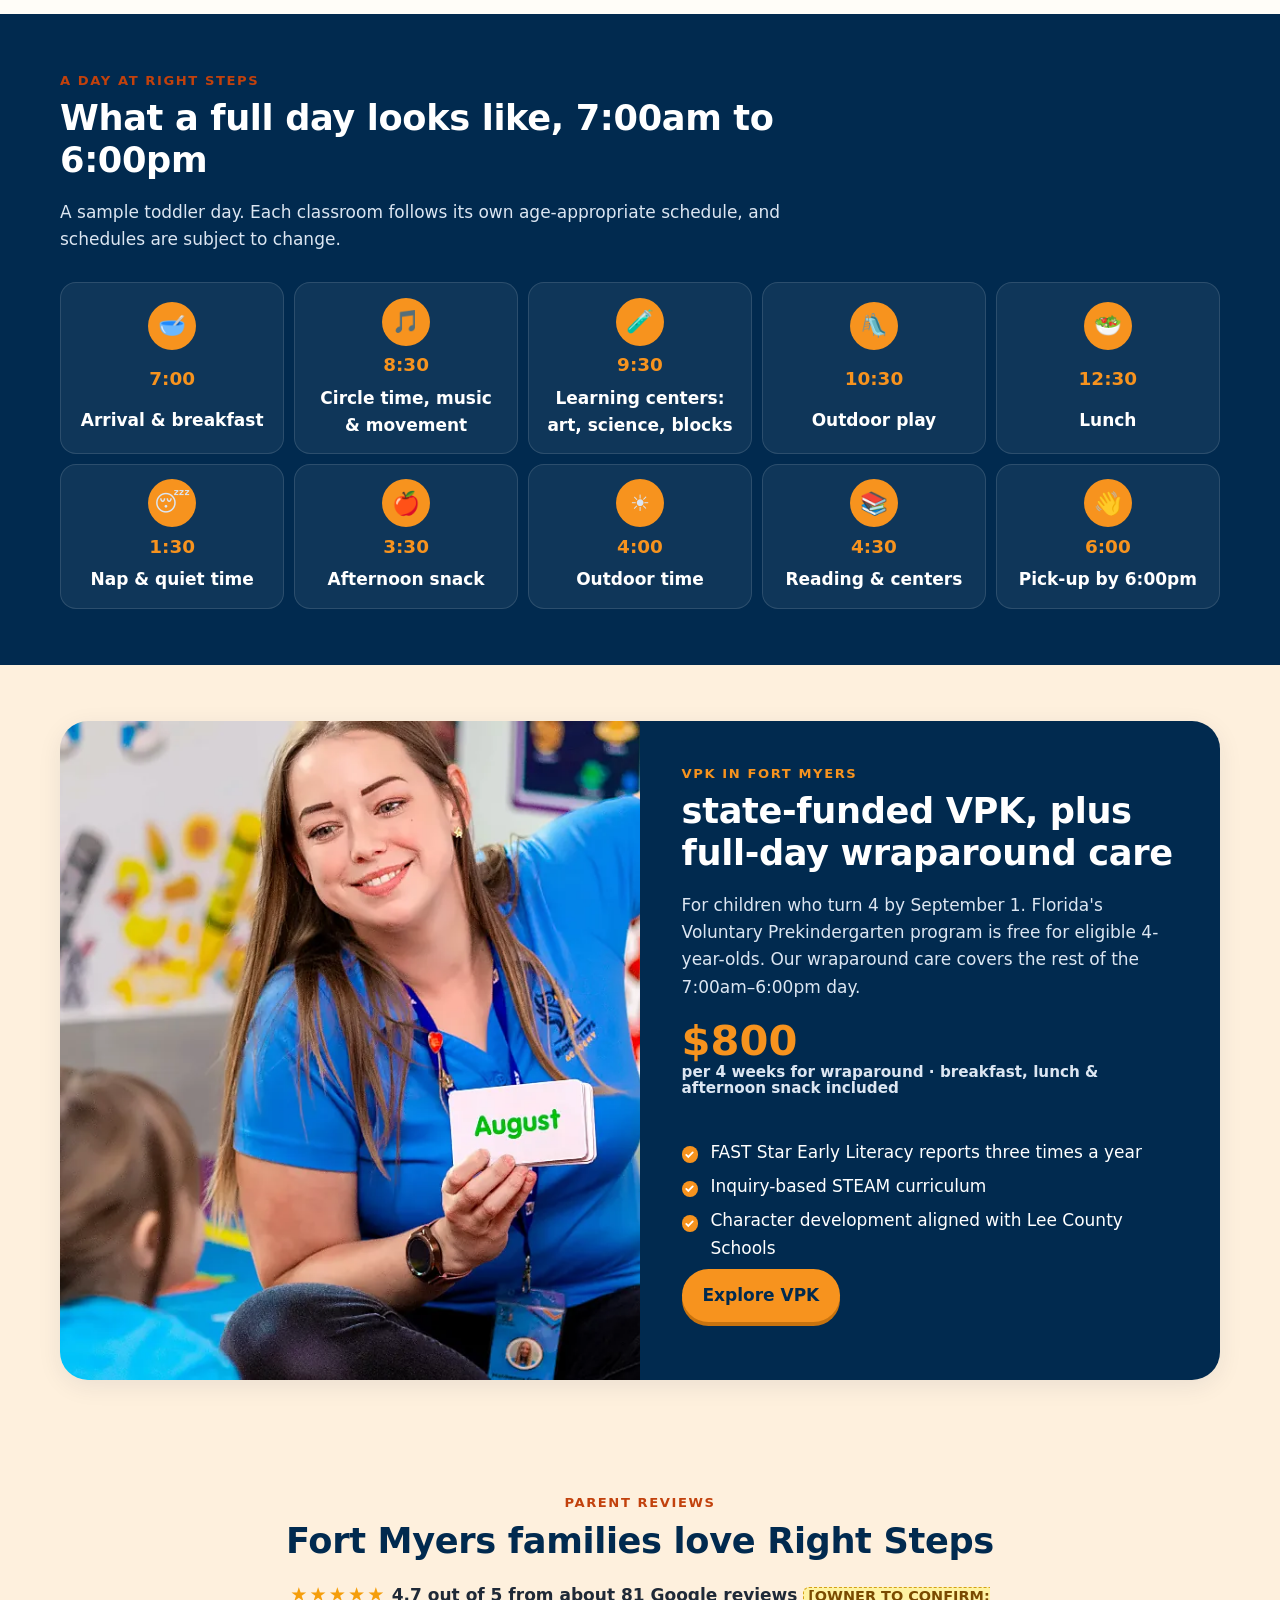
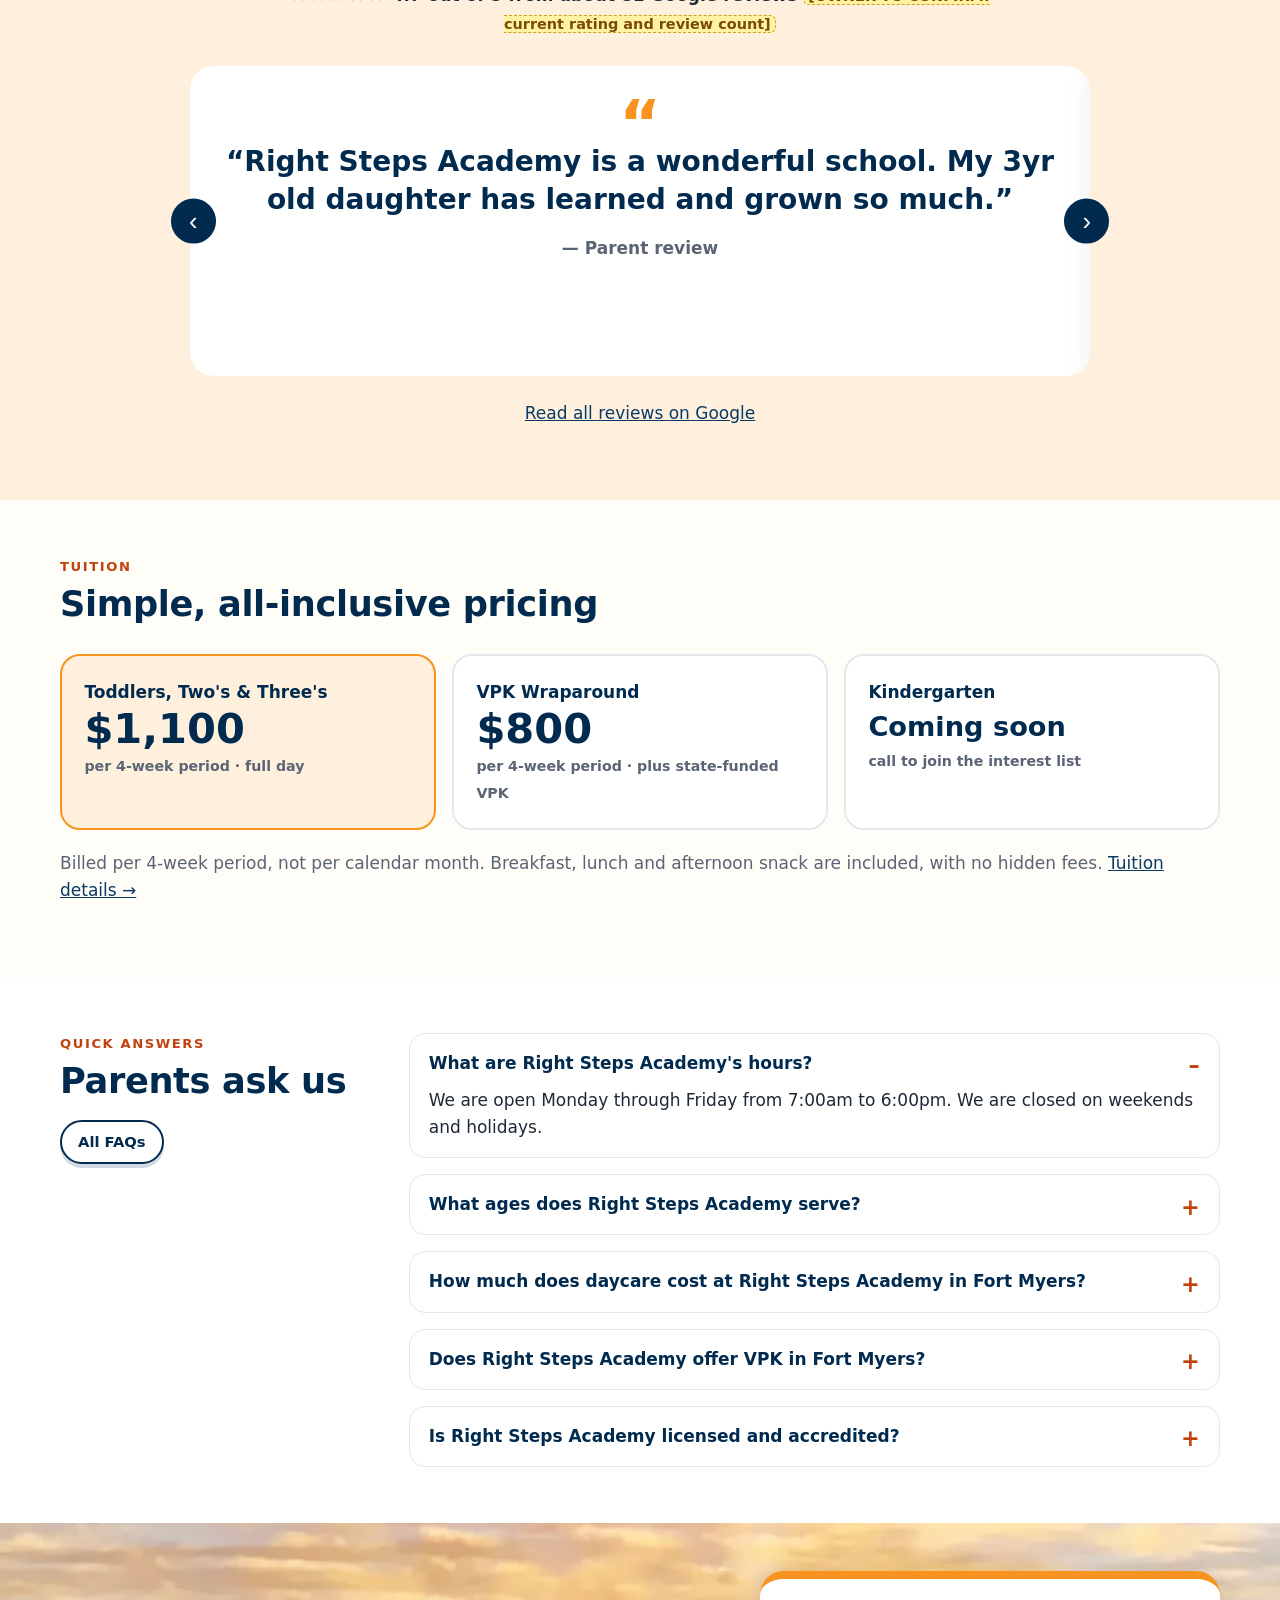
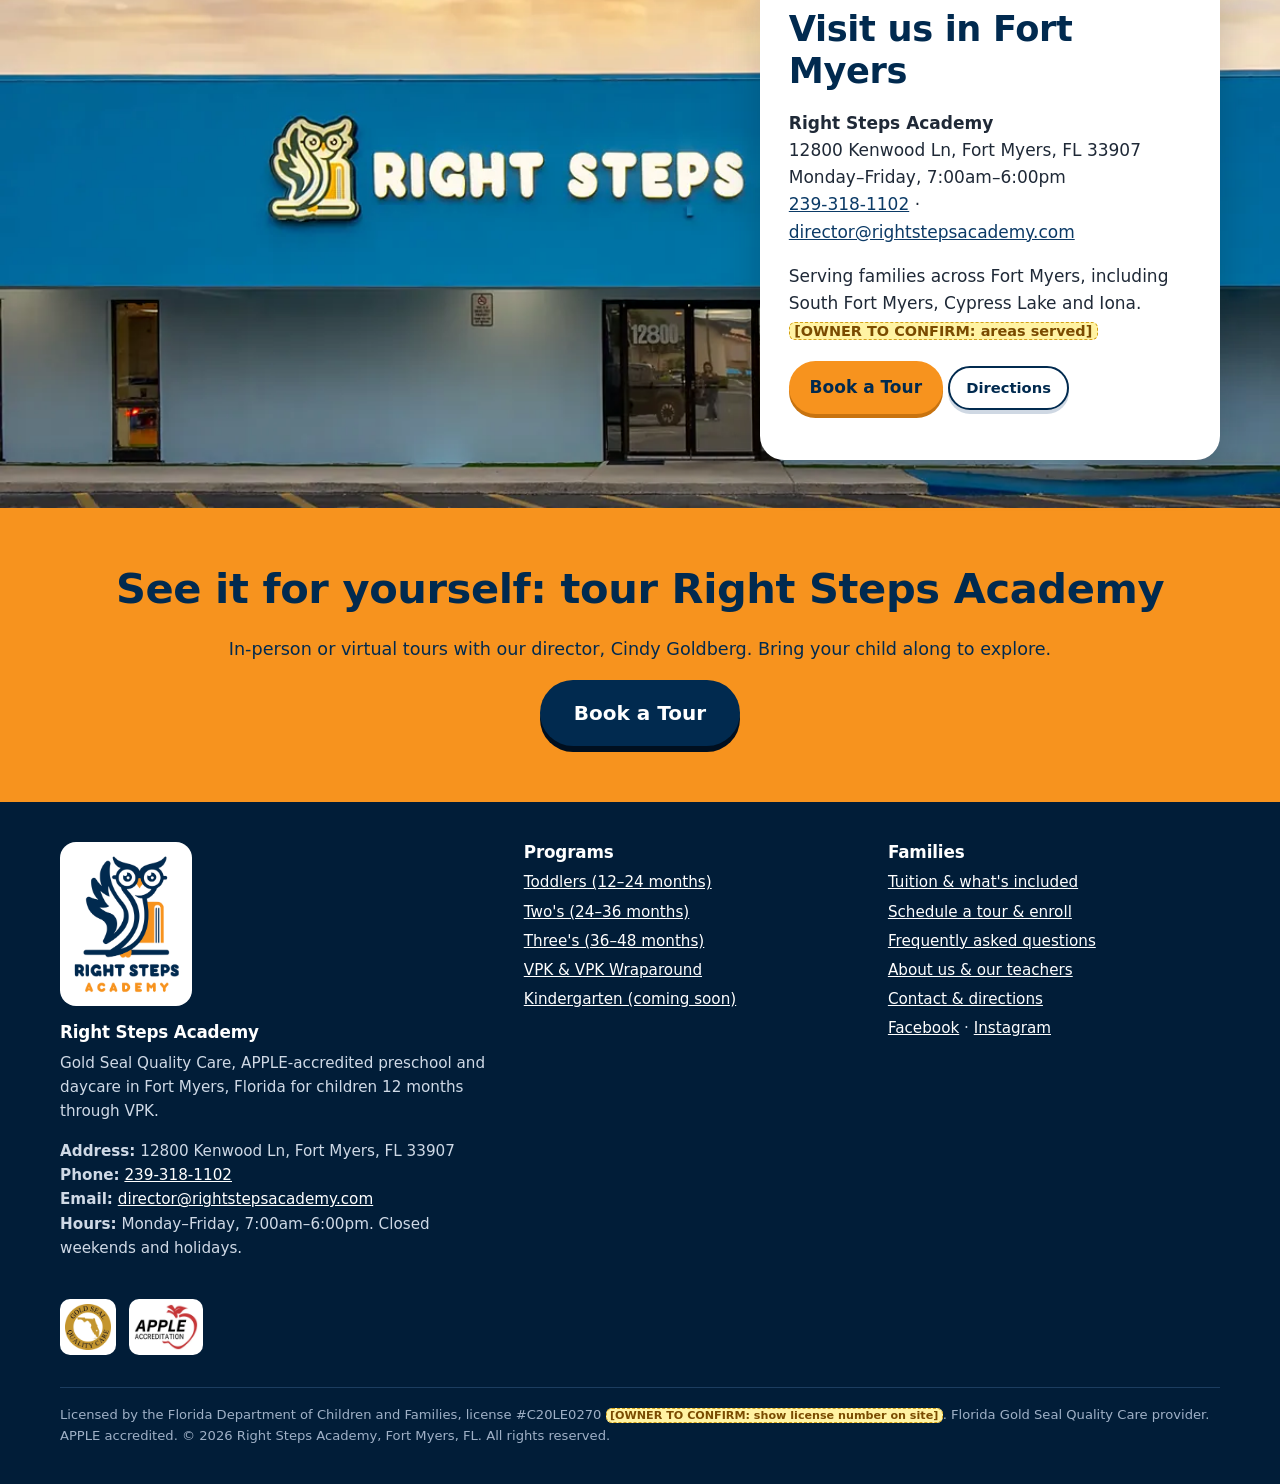
==== commit 9000092e: "Add home option E (scroll journey into the school) and E to switcher" ====
--- a/index-b.html
+++ b/index-b.html
@@ -153,7 +153,7 @@
 </head>
 <body class="option-b">
 <a class="skip" href="#main">Skip to content</a>
-<div class="mock-banner" role="note">Design mockup for owner review — not a live website. Items marked <span class="otc">[OWNER TO CONFIRM]</span> need the owner's sign-off before launch. <span class="switch">Home design: <a href="index.html">View option A</a> / <a href="index-b.html">option B</a> / <a href="index-c.html">option C</a> / <a href="index-d.html">option D</a></span></div>
+<div class="mock-banner" role="note">Design mockup for owner review — not a live website. Items marked <span class="otc">[OWNER TO CONFIRM]</span> need the owner's sign-off before launch. <span class="switch">Home design: <a href="index.html">View option A</a> / <a href="index-b.html">option B</a> / <a href="index-c.html">option C</a> / <a href="index-d.html">option D</a> / <a href="index-e.html">option E</a></span></div>
 <div class="topbar"><div class="wrap">
 <span>📍 12800 Kenwood Ln, Fort Myers, FL 33907</span><span>🕖 Mon–Fri 7:00am–6:00pm</span><a href="tel:+12393181102">📞 239-318-1102</a>
 </div></div>
